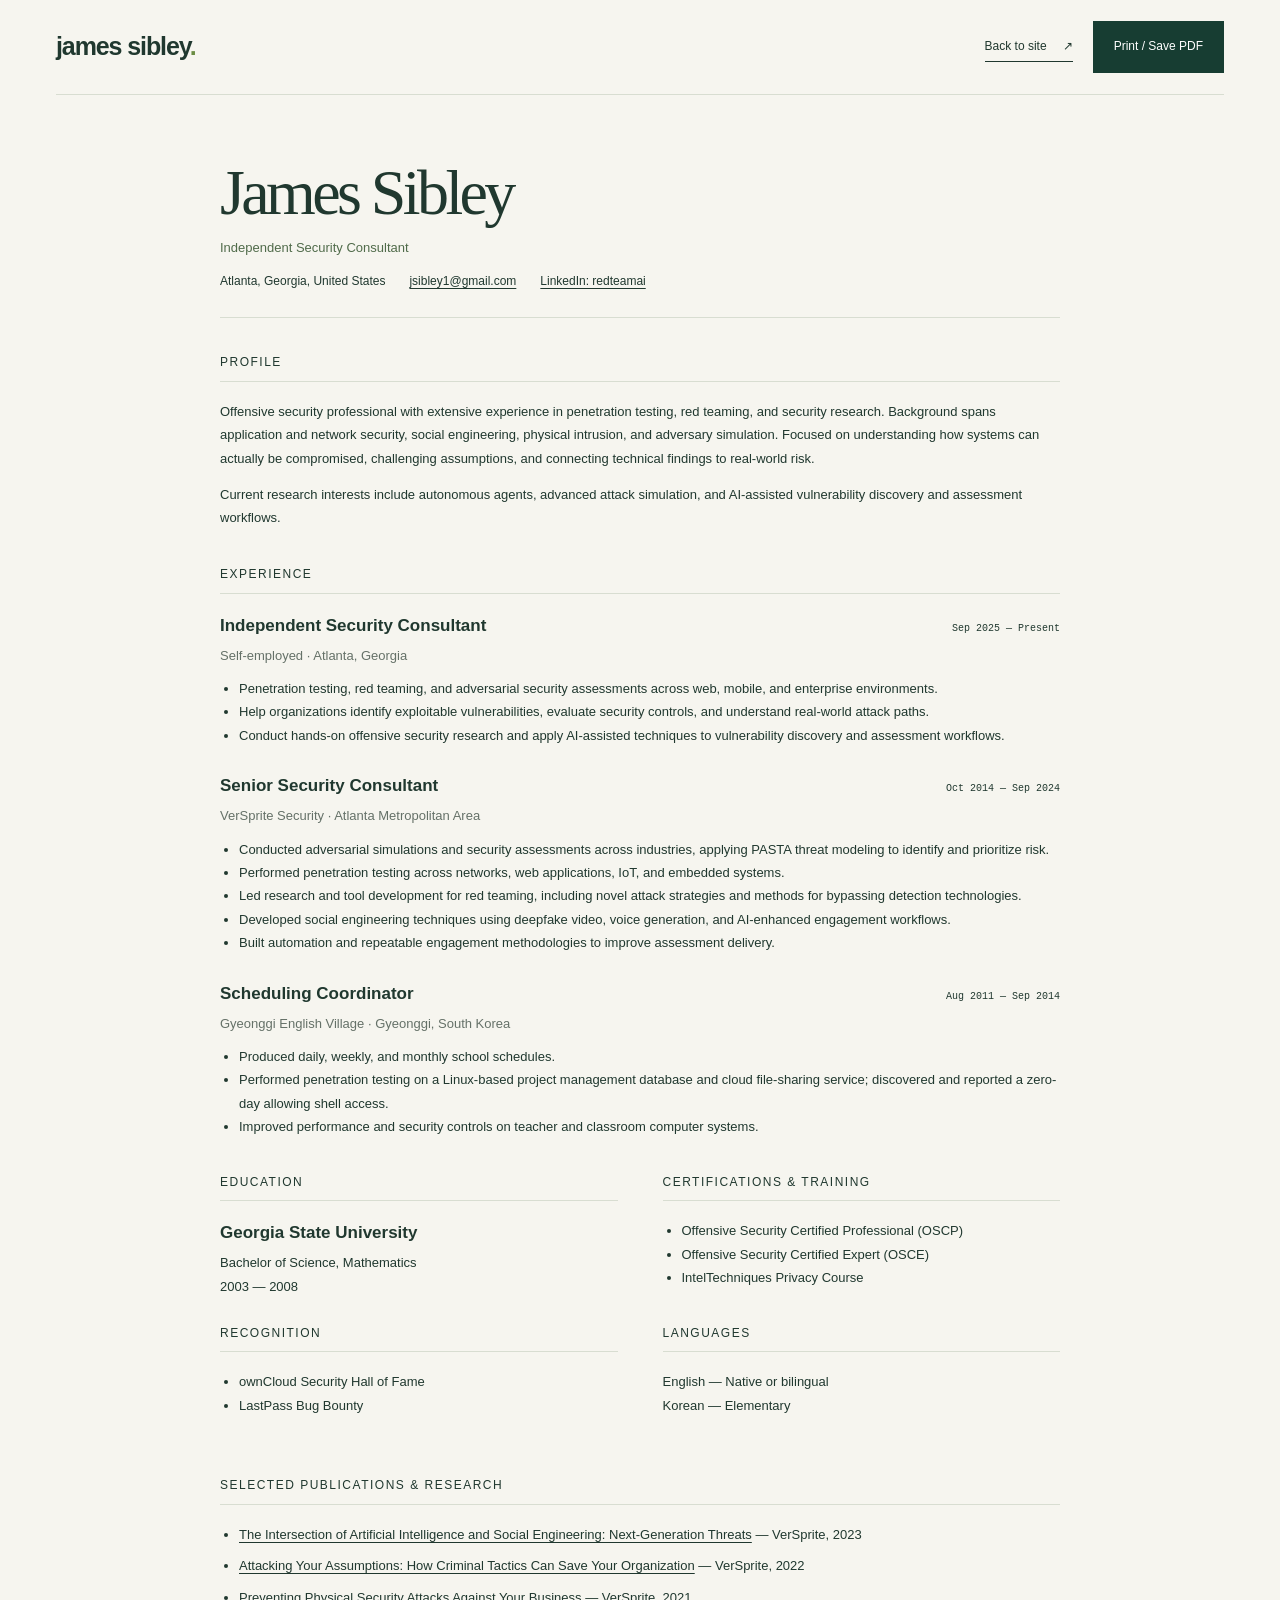
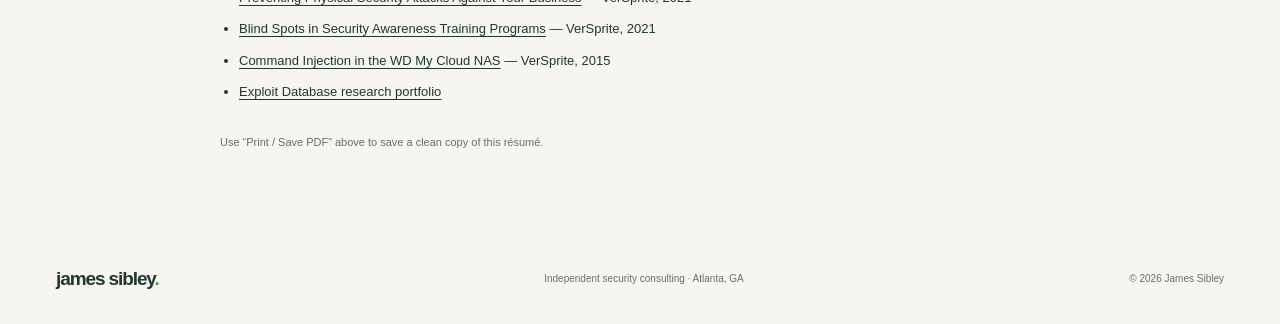
==== resume.html @ ba0c0db2 "Build professional consulting site and profile-based resume" ====
<!doctype html>
<html lang="en">
<head>
  <meta charset="utf-8">
  <meta name="viewport" content="width=device-width, initial-scale=1">
  <meta name="theme-color" content="#173d32">
  <meta name="description" content="Professional résumé of James Sibley: independent security consultant, former VerSprite senior security consultant, OSCP, OSCE, and security researcher.">
  <title>Résumé — James Sibley</title>
  <link rel="icon" href="assets/favicon.svg" type="image/svg+xml">
  <link rel="stylesheet" href="assets/styles.css">
  <script src="assets/site.js" defer></script>
</head>
<body class="resume-page">
  <a class="skip-link" href="#main">Skip to résumé</a>
  <header class="site-header wrap"><a class="wordmark" href="index.html">james sibley<span class="wordmark-dot">.</span></a><div class="resume-toolbar"><a class="text-link" href="index.html">Back to site <span aria-hidden="true">↗</span></a><button class="button button-dark" type="button" data-print>Print / Save PDF</button></div></header>
  <main id="main" class="resume-document">
    <h1>James Sibley</h1>
    <p class="resume-subtitle">Independent Security Consultant</p>
    <div class="resume-contact"><span>Atlanta, Georgia, United States</span><a href="mailto:jsibley1@gmail.com">jsibley1@gmail.com</a><a href="https://www.linkedin.com/in/redteamai/" target="_blank" rel="noopener noreferrer">LinkedIn: redteamai</a></div>
    <section aria-labelledby="summary-title"><h2 id="summary-title">Profile</h2><p>Offensive security professional with extensive experience in penetration testing, red teaming, and security research. Background spans application and network security, social engineering, physical intrusion, and adversary simulation. Focused on understanding how systems can actually be compromised, challenging assumptions, and connecting technical findings to real-world risk.</p><p>Current research interests include autonomous agents, advanced attack simulation, and AI-assisted vulnerability discovery and assessment workflows.</p></section>
    <section aria-labelledby="experience-title">
      <h2 id="experience-title">Experience</h2>
      <article><div class="resume-role"><h3>Independent Security Consultant</h3><span class="resume-date">Sep 2025 — Present</span></div><p class="resume-employer">Self-employed · Atlanta, Georgia</p><ul><li>Penetration testing, red teaming, and adversarial security assessments across web, mobile, and enterprise environments.</li><li>Help organizations identify exploitable vulnerabilities, evaluate security controls, and understand real-world attack paths.</li><li>Conduct hands-on offensive security research and apply AI-assisted techniques to vulnerability discovery and assessment workflows.</li></ul></article>
      <article><div class="resume-role"><h3>Senior Security Consultant</h3><span class="resume-date">Oct 2014 — Sep 2024</span></div><p class="resume-employer">VerSprite Security · Atlanta Metropolitan Area</p><ul><li>Conducted adversarial simulations and security assessments across industries, applying PASTA threat modeling to identify and prioritize risk.</li><li>Performed penetration testing across networks, web applications, IoT, and embedded systems.</li><li>Led research and tool development for red teaming, including novel attack strategies and methods for bypassing detection technologies.</li><li>Developed social engineering techniques using deepfake video, voice generation, and AI-enhanced engagement workflows.</li><li>Built automation and repeatable engagement methodologies to improve assessment delivery.</li></ul></article>
      <article><div class="resume-role"><h3>Scheduling Coordinator</h3><span class="resume-date">Aug 2011 — Sep 2014</span></div><p class="resume-employer">Gyeonggi English Village · Gyeonggi, South Korea</p><ul><li>Produced daily, weekly, and monthly school schedules.</li><li>Performed penetration testing on a Linux-based project management database and cloud file-sharing service; discovered and reported a zero-day allowing shell access.</li><li>Improved performance and security controls on teacher and classroom computer systems.</li></ul></article>
    </section>
    <div class="resume-columns"><section aria-labelledby="education-title"><h2 id="education-title">Education</h2><h3>Georgia State University</h3><p>Bachelor of Science, Mathematics<br>2003 — 2008</p></section><section aria-labelledby="credentials-title"><h2 id="credentials-title">Certifications &amp; training</h2><ul><li>Offensive Security Certified Professional (OSCP)</li><li>Offensive Security Certified Expert (OSCE)</li><li>IntelTechniques Privacy Course</li></ul></section></div>
    <div class="resume-columns"><section aria-labelledby="recognition-title"><h2 id="recognition-title">Recognition</h2><ul><li>ownCloud Security Hall of Fame</li><li>LastPass Bug Bounty</li></ul></section><section aria-labelledby="languages-title"><h2 id="languages-title">Languages</h2><p>English — Native or bilingual<br>Korean — Elementary</p></section></div>
    <section aria-labelledby="publications-title"><h2 id="publications-title">Selected publications &amp; research</h2><ul class="publication-links"><li><a href="https://versprite.com/resources/blog/the-intersection-of-artificial-intelligence-and-social-engineering-next-generation-threats/">The Intersection of Artificial Intelligence and Social Engineering: Next-Generation Threats</a> — VerSprite, 2023</li><li><a href="https://versprite.com/resources/blog/attacking-your-assumptions-know-your-security-blind-spots/">Attacking Your Assumptions: How Criminal Tactics Can Save Your Organization</a> — VerSprite, 2022</li><li><a href="https://versprite.com/resources/blog/preventing-physical-security-attacks-against-business/">Preventing Physical Security Attacks Against Your Business</a> — VerSprite, 2021</li><li><a href="https://versprite.com/resources/blog/security-awareness-training-vs-social-engineering-attacks/">Blind Spots in Security Awareness Training Programs</a> — VerSprite, 2021</li><li><a href="https://versprite.com/resources/blog/command-injection-in-the-wd-my-cloud-nas/">Command Injection in the WD My Cloud NAS</a> — VerSprite, 2015</li><li><a href="https://www.exploit-db.com/author/?a=6369">Exploit Database research portfolio</a></li></ul></section>
    <p class="no-print-note">Use “Print / Save PDF” above to save a clean copy of this résumé.</p>
  </main>
  <footer class="site-footer wrap"><a class="wordmark" href="index.html">james sibley<span class="wordmark-dot">.</span></a><p>Independent security consulting · Atlanta, GA</p><span>© <span data-year>2026</span> James Sibley</span></footer>
</body>
</html>
---- assets/styles.css ----
@charset "UTF-8";
:root{--paper:#f6f5ef;--ink:#20382f;--muted:#657168;--green:#173d32;--lime:#d9f69c;--line:#d8ddd1;--serif:Georgia,'Times New Roman',serif;--sans:'Segoe UI',Arial,sans-serif;--mono:'Cascadia Code',Consolas,monospace}
*{box-sizing:border-box}html{scroll-behavior:smooth;scroll-padding-top:35px}body{margin:0;background:var(--paper);color:var(--ink);font-family:var(--sans);font-size:16px;line-height:1.65}a{color:inherit;text-decoration:none}button{font:inherit}a,button{-webkit-tap-highlight-color:transparent}a:focus-visible,button:focus-visible{outline:3px solid #628640;outline-offset:6px}::selection{background:var(--lime);color:var(--green)}.wrap{width:min(1256px,calc(100% - 112px));margin-inline:auto}.skip-link{position:absolute;z-index:10;top:-100px;left:20px;background:var(--lime);padding:12px 20px}.skip-link:focus{top:10px}.site-header{height:110px;display:flex;align-items:center;justify-content:space-between;border-bottom:1px solid var(--line)}.wordmark{font-size:25px;font-weight:650;letter-spacing:-1.1px;white-space:nowrap}.wordmark-dot{color:#6b8c43}.site-header nav{display:flex;align-items:center;gap:35px;font-size:13px;font-weight:500}.site-header nav>a:hover{color:#5c7b3d}.nav-contact{border-bottom:1px solid var(--ink);padding:7px 0;margin-left:10px}.nav-contact span{margin-left:25px}.hero{padding-block:72px 65px;display:grid;grid-template-columns:1.1fr 1fr;gap:54px;align-items:center}.eyebrow{font-family:var(--mono);font-size:10px;font-weight:400;letter-spacing:1.5px;line-height:1.6;text-transform:uppercase;margin:0 0 23px}.hero .eyebrow{display:flex;align-items:center;gap:10px}.status-dot{width:7px;height:7px;border-radius:50%;background:#658746;display:inline-block;box-shadow:0 0 0 4px #65874612}h1,h2,h3,p{margin-top:0}h1,h2{font-family:var(--serif);font-weight:400}h1{font-size:clamp(55px,5.55vw,80px);line-height:1.03;letter-spacing:-3.6px;margin-bottom:28px}em{font-weight:400;color:#5b7654}h1 em{white-space:nowrap}.hero-description{font-size:16px;color:var(--muted);max-width:395px;line-height:1.8;margin-bottom:29px}.hero-actions{display:flex;align-items:center;gap:27px}.button{display:inline-flex;align-items:center;justify-content:center;gap:24px;padding:15px 20px;font-size:12px;font-weight:500;border:1px solid transparent;cursor:pointer}.button-dark{background:var(--green);color:#fff}.button-dark:hover{background:#2b5542}.text-link{font-size:12px;display:inline-flex;gap:16px;align-items:center;line-height:1.6;border-bottom:1px solid currentColor;padding-block:5px}.text-link:hover{color:#648345}.hero-location{font-family:var(--mono);font-size:10px;letter-spacing:.1px;color:var(--muted);margin:26px 0 0}.hero-location span{padding-inline:8px}.hero-visual{background:var(--green);color:#c4d3c0;min-width:0;position:relative;overflow:hidden;align-self:stretch;min-height:515px;display:flex;flex-direction:column;justify-content:space-between}.visual-topline{font-family:var(--mono);font-size:8px;letter-spacing:1px;display:flex;justify-content:space-between;margin:26px 26px 0;color:#b7c9b8}.attack-map{display:block;width:100%;height:auto;flex:1;min-height:0}.visual-caption{display:flex;align-items:center;gap:16px;margin:0 26px 27px;border-top:1px solid #78988050;padding-top:20px}.visual-caption p{font-size:11px;line-height:1.7;margin:0}.visual-caption strong{font-weight:400;color:#eff3e7}.visual-cross{color:var(--lime);font-size:25px;font-weight:200}.credential-strip{display:flex;justify-content:space-between;align-items:center;border-top:1px solid var(--line);border-bottom:1px solid var(--line);padding-block:23px;gap:25px}.credential-strip p{font-size:12px;margin:0;color:var(--muted)}.credential-strip strong{color:var(--ink);font-weight:500}.credential-strip>div{display:flex;gap:34px;font-family:var(--mono);font-size:10px;letter-spacing:.3px}.credential-strip>div span+span{border-left:1px solid var(--line);padding-left:34px}.section{padding-block:99px}.section-heading{display:grid;grid-template-columns:.7fr 1.5fr 1fr;gap:34px;align-items:start;margin-bottom:52px}.section-heading>.eyebrow{padding-top:9px}.section-heading h2,.writing-heading h2{font-size:43px;line-height:1.15;letter-spacing:-1.6px;margin-bottom:0}.section-heading>p:last-child{font-size:13px;color:var(--muted);max-width:300px;line-height:1.9;padding-top:7px;margin:0}.expertise-grid{display:grid;grid-template-columns:repeat(3,1fr);border-top:1px solid var(--line)}.expertise-item{padding:33px 32px 0 0;position:relative}.expertise-item+.expertise-item{border-left:1px solid var(--line);padding-left:32px}.item-number{position:absolute;top:30px;right:28px;font-family:var(--mono);font-size:10px;color:#8b958a}.expertise-item:last-child{padding-right:0}.expertise-item:last-child .item-number{right:0}.expertise-item svg{width:36px;height:36px;fill:none;stroke:#536b48;stroke-width:1.25;margin-bottom:24px}.expertise-item h3{font-size:20px;letter-spacing:-.4px;font-weight:500;margin-bottom:14px}.expertise-item>p{font-size:13px;color:var(--muted);line-height:1.85;margin-bottom:24px;max-width:310px}.expertise-item .item-tags{font-family:var(--mono);font-size:8px;letter-spacing:.6px;color:#718164;margin:0}.about-section{background:#ebeee5;border-block:1px solid #dfe4d8;padding-block:94px}.about-grid{display:grid;grid-template-columns:1fr 1fr;gap:135px}.about-intro h2{font-size:53px;line-height:1.12;letter-spacing:-2px;margin-bottom:30px}.about-intro>p:not(.eyebrow){font-size:14px;color:#5a695d;line-height:1.85;max-width:430px}.about-intro .text-link{margin-top:15px}.career-summary{padding-top:2px}.career-entry{border-top:1px solid #cbd4c2;padding-block:22px 24px}.career-entry .eyebrow{font-size:9px;color:#627b53;margin-bottom:9px}.career-entry h3{font-size:18px;font-weight:500;line-height:1.5;margin-bottom:3px;letter-spacing:-.3px}.career-entry .organization{font-size:12px;color:#53684c;margin-bottom:14px}.career-entry>p:last-child{font-size:12px;color:var(--muted);line-height:1.9;margin-bottom:0}.qualifications{display:grid;grid-template-columns:1fr 1fr;gap:20px;border-top:1px solid #cbd4c2;padding-top:21px}.qualifications .eyebrow{font-size:9px}.qualifications p{font-size:12px;line-height:1.9;margin:8px 0 0}.qualifications p span{color:var(--muted);font-size:11px}.writing-heading{display:flex;justify-content:space-between;gap:40px;align-items:flex-end;margin-bottom:42px}.writing-heading .eyebrow{margin-bottom:17px}.writing-heading>p{max-width:320px;font-size:13px;color:var(--muted);line-height:1.9;margin-bottom:3px}.writing-list{border-top:1px solid var(--line)}.article-row{display:grid;grid-template-columns:190px 1fr 95px;gap:30px;align-items:center;padding:28px 0;border-bottom:1px solid var(--line);transition:background .2s,padding .2s}.article-row:hover{background:#edf0e5;padding-inline:15px}.article-meta{font-family:var(--mono);font-size:8px;letter-spacing:.7px;display:grid;gap:6px;color:#617350}.article-meta time{color:var(--muted);letter-spacing:.1px;font-family:var(--sans);font-size:11px}.article-row h3{font-size:18px;font-weight:450;line-height:1.5;letter-spacing:-.25px;max-width:650px;margin:0}.article-source{font-size:11px;display:flex;gap:25px;justify-content:flex-end}.article-source span{font-size:19px}.writing-footer{display:flex;justify-content:space-between;gap:25px;align-items:center;margin-top:26px}.writing-footer>span{font-size:11px;color:var(--muted)}.writing-footer>div{display:flex;gap:25px}.contact-section{padding-block:77px 85px;background:var(--green);color:#edf1e7}.contact-grid{display:grid;grid-template-columns:1.2fr 1fr;gap:70px;align-items:center}.contact-section .eyebrow{color:#c4d5bc;margin-bottom:21px}.contact-section h2{font-size:64px;letter-spacing:-2.5px;line-height:1.1;margin-bottom:22px}.contact-section em{color:var(--lime)}.contact-section p:not(.eyebrow){font-size:13px;max-width:360px;color:#c0cebf;line-height:1.8;margin-bottom:0}.contact-email{font-size:clamp(18px,2.3vw,31px);letter-spacing:-.8px;padding-block:12px 17px;display:flex;gap:20px;justify-content:space-between;border-bottom:1px solid #7d9882}.contact-email:hover{color:var(--lime)}.contact-links>p{font-size:11px!important;margin-block:17px 27px!important}.contact-links .text-link:hover{color:var(--lime)}.site-footer{display:flex;gap:30px;justify-content:space-between;align-items:center;padding-block:30px}.site-footer .wordmark{font-size:19px}.site-footer>p,.site-footer>span,.back-top{font-size:10px;color:var(--muted);margin:0}.back-top span{padding-left:15px}
/* Résumé: semantic HTML with a compact, selectable print layout. */
.resume-page .site-header{height:95px}.resume-toolbar{display:flex;gap:20px;align-items:center}.resume-document{max-width:920px;margin:65px auto 80px;padding-inline:40px}.resume-document h1{font-size:64px;margin-bottom:10px}.resume-subtitle{font-size:18px;color:#506b4a}.resume-contact{display:flex;flex-wrap:wrap;gap:6px 24px;font-size:12px;border-bottom:1px solid var(--line);padding-bottom:25px}.resume-contact a{text-decoration:underline;text-underline-offset:3px}.resume-document section{margin-top:35px}.resume-document h2{font-family:var(--sans);font-size:12px;letter-spacing:1.5px;text-transform:uppercase;border-bottom:1px solid var(--line);padding-bottom:8px;margin-bottom:18px}.resume-document h3{font-size:17px;margin-bottom:4px;font-weight:600}.resume-document p,.resume-document li{font-size:13px;line-height:1.8}.resume-role{display:flex;justify-content:space-between;gap:20px;align-items:baseline}.resume-date{font-family:var(--mono);font-size:10px;white-space:nowrap}.resume-employer{color:var(--muted);margin-bottom:10px}.resume-document ul{padding-left:19px;margin:10px 0 24px}.resume-document article+article{margin-top:25px}.resume-columns{display:grid;grid-template-columns:1fr 1fr;gap:45px}.resume-columns section{margin-top:10px}.resume-document .publication-links a{text-decoration:underline;text-underline-offset:3px}.resume-document .publication-links li{margin-bottom:8px}.no-print-note{font-size:11px!important;color:var(--muted);margin-top:30px}
@media(min-width:1600px){.hero{gap:90px}.hero-visual{max-height:570px}}
@media(max-width:1100px){.wrap{width:calc(100% - 70px)}.hero{gap:32px;padding-top:55px}h1{font-size:62px;letter-spacing:-2.7px}.hero-visual{min-height:480px}.hero-description{font-size:14px}.hero-actions{gap:18px}.button{font-size:11px;gap:15px;padding:14px}.section-heading{grid-template-columns:.7fr 1.3fr 1fr;gap:22px}.section-heading h2,.writing-heading h2{font-size:37px}.about-grid{gap:70px}.about-intro h2{font-size:46px}.article-row{grid-template-columns:165px 1fr 80px;gap:22px}.article-row h3{font-size:16px}.credential-strip>div{gap:20px}.credential-strip>div span+span{padding-left:20px}.site-footer{gap:20px}.site-footer>p{max-width:180px}}
@media(max-width:800px){.wrap{width:calc(100% - 48px)}.site-header{height:90px}.site-header nav{gap:23px}.hero{grid-template-columns:1fr 1fr;gap:25px;padding-block:50px}h1{font-size:48px;letter-spacing:-2.5px}.hero .eyebrow{font-size:8px;letter-spacing:.8px}.hero-description{font-size:13px}.hero-visual{min-height:410px}.hero-actions{align-items:flex-start;flex-direction:column;gap:13px}.hero-location{font-size:8px}.visual-topline{margin:20px 17px 0;font-size:6px}.visual-caption{margin:0 17px 20px;padding-top:15px}.visual-caption p{font-size:9px}.credential-strip>p{max-width:140px}.credential-strip>div{font-size:9px;gap:15px}.credential-strip>div span+span{padding-left:15px}.section{padding-block:70px}.section-heading{grid-template-columns:1fr 1.6fr}.section-heading>.eyebrow{grid-column:1/-1;margin-bottom:0}.section-heading h2{font-size:35px}.expertise-item{padding-right:20px}.expertise-item+.expertise-item{padding-left:20px}.expertise-item h3{font-size:17px}.expertise-item>p{font-size:12px}.expertise-item .item-tags{font-size:7px}.about-section{padding-block:65px}.about-grid{gap:42px}.about-intro h2{font-size:39px}.about-intro>p:not(.eyebrow){font-size:13px}.qualifications{grid-template-columns:1fr}.writing-heading>p{max-width:260px;font-size:12px}.article-row{grid-template-columns:135px 1fr 25px;gap:15px}.article-meta{font-size:7px}.article-source{font-size:0;gap:0}.article-source span{font-size:19px}.article-row h3{font-size:15px}.contact-grid{gap:40px}.contact-section h2{font-size:49px}.contact-email{font-size:20px}.site-footer{flex-wrap:wrap}.site-footer>p{max-width:none}.site-footer>span{margin-left:auto}.back-top{display:none}}
@media(max-width:600px){.wrap{width:calc(100% - 40px)}.site-header{height:80px}.wordmark{font-size:22px}.site-header nav{gap:18px;font-size:11px}.site-header nav>a:first-child{display:none}.nav-contact{margin:0}.nav-contact span{margin-left:10px}.hero{grid-template-columns:1fr;gap:35px;padding-block:40px}.hero .eyebrow{font-size:9px;letter-spacing:1px}h1{font-size:clamp(49px,12vw,67px);letter-spacing:-2.5px}.hero-description{font-size:15px;max-width:390px}.hero-actions{flex-direction:row;align-items:center;gap:23px}.hero-location{font-size:9px}.button{padding:15px 17px}.hero-visual{min-height:0;max-width:none;height:auto}.attack-map{max-height:355px}.visual-topline{font-size:8px;margin:23px 23px 0}.visual-caption{margin:0 23px 23px}.visual-caption p{font-size:11px}.credential-strip{align-items:flex-start;flex-direction:column;gap:16px;padding-block:22px}.credential-strip>p{max-width:none}.credential-strip>div{font-size:9px;gap:20px}.credential-strip>div span+span{padding-left:20px}.section{padding-block:60px}.section-heading{grid-template-columns:1fr;gap:18px;margin-bottom:28px}.section-heading>.eyebrow{padding:0}.section-heading h2,.writing-heading h2{font-size:37px}.section-heading>p:last-child{max-width:360px;padding:0;font-size:13px}.expertise-grid{grid-template-columns:1fr}.expertise-item,.expertise-item+.expertise-item{padding:27px 0;border-left:0}.expertise-item+.expertise-item{border-top:1px solid var(--line)}.expertise-item:last-child{padding-bottom:0}.expertise-item svg{margin-bottom:15px}.expertise-item h3{font-size:21px}.expertise-item>p{font-size:14px;max-width:100%;margin-bottom:18px}.expertise-item .item-tags{font-size:8px}.item-number,.expertise-item:last-child .item-number{right:0}.about-grid{grid-template-columns:1fr;gap:38px}.about-intro h2{font-size:47px}.about-intro>p:not(.eyebrow){font-size:14px}.career-entry h3{font-size:19px}.career-entry>p:last-child{font-size:13px}.qualifications{grid-template-columns:1fr 1fr;gap:15px}.qualifications p{font-size:11px}.qualifications p span{font-size:10px}.writing-heading{flex-direction:column;align-items:flex-start;gap:20px;margin-bottom:28px}.writing-heading>p{font-size:13px;max-width:360px}.article-row{grid-template-columns:1fr 25px;gap:9px;padding-block:23px}.article-row:hover{padding-inline:8px}.article-meta{grid-column:1/-1;display:flex;justify-content:space-between;font-size:8px;padding-right:0}.article-meta time{font-size:10px}.article-row h3{font-size:17px}.article-source{align-self:center}.writing-footer{align-items:flex-start;flex-direction:column;gap:13px}.writing-footer>div{gap:28px}.contact-section{padding-block:58px}.contact-grid{grid-template-columns:1fr;gap:32px}.contact-section h2{font-size:53px}.contact-email{font-size:26px}.contact-section p:not(.eyebrow){font-size:14px}.site-footer{padding-block:25px;gap:12px 20px}.site-footer .wordmark{width:100%}.site-footer>p{font-size:9px}.site-footer>span{font-size:9px}.resume-page .site-header{height:85px}.resume-toolbar{gap:13px}.resume-toolbar .text-link{font-size:11px}.resume-toolbar .button{font-size:10px;padding:9px}.resume-document{margin-top:40px;padding-inline:20px}.resume-document h1{font-size:47px}.resume-role{display:block}.resume-date{display:block;margin-bottom:8px}.resume-columns{grid-template-columns:1fr;gap:0}.resume-document p,.resume-document li{font-size:13px}}
@media(prefers-reduced-motion:reduce){html{scroll-behavior:auto}*{transition:none!important;animation:none!important}}
@media print{@page{margin:15mm}body{background:white;color:#111;font-size:10pt}.site-header,.site-footer,.skip-link,.no-print-note{display:none!important}.resume-document{margin:0;max-width:none;padding:0}.resume-document h1{font-size:30pt;letter-spacing:-1px}.resume-subtitle{font-size:12pt}.resume-contact{font-size:9pt;padding-bottom:10px;gap:5px 16px}.resume-document section{margin-top:18px}.resume-document h2{font-size:9pt;margin-bottom:10px;padding-bottom:5px;break-after:avoid}.resume-document h3{font-size:11pt;break-after:avoid}.resume-document p,.resume-document li{font-size:9pt;line-height:1.5}.resume-document article+article{margin-top:15px}.resume-document ul{margin-block:6px 12px}.resume-document li{break-inside:avoid}.resume-columns{gap:30px}.resume-columns section{break-inside:avoid}.resume-role{display:flex}.resume-date{font-size:8pt}.resume-document .publication-links li{margin-bottom:4px}.resume-document a{color:#111}.resume-employer{margin-bottom:5px}h1,h2,h3{break-after:avoid}}
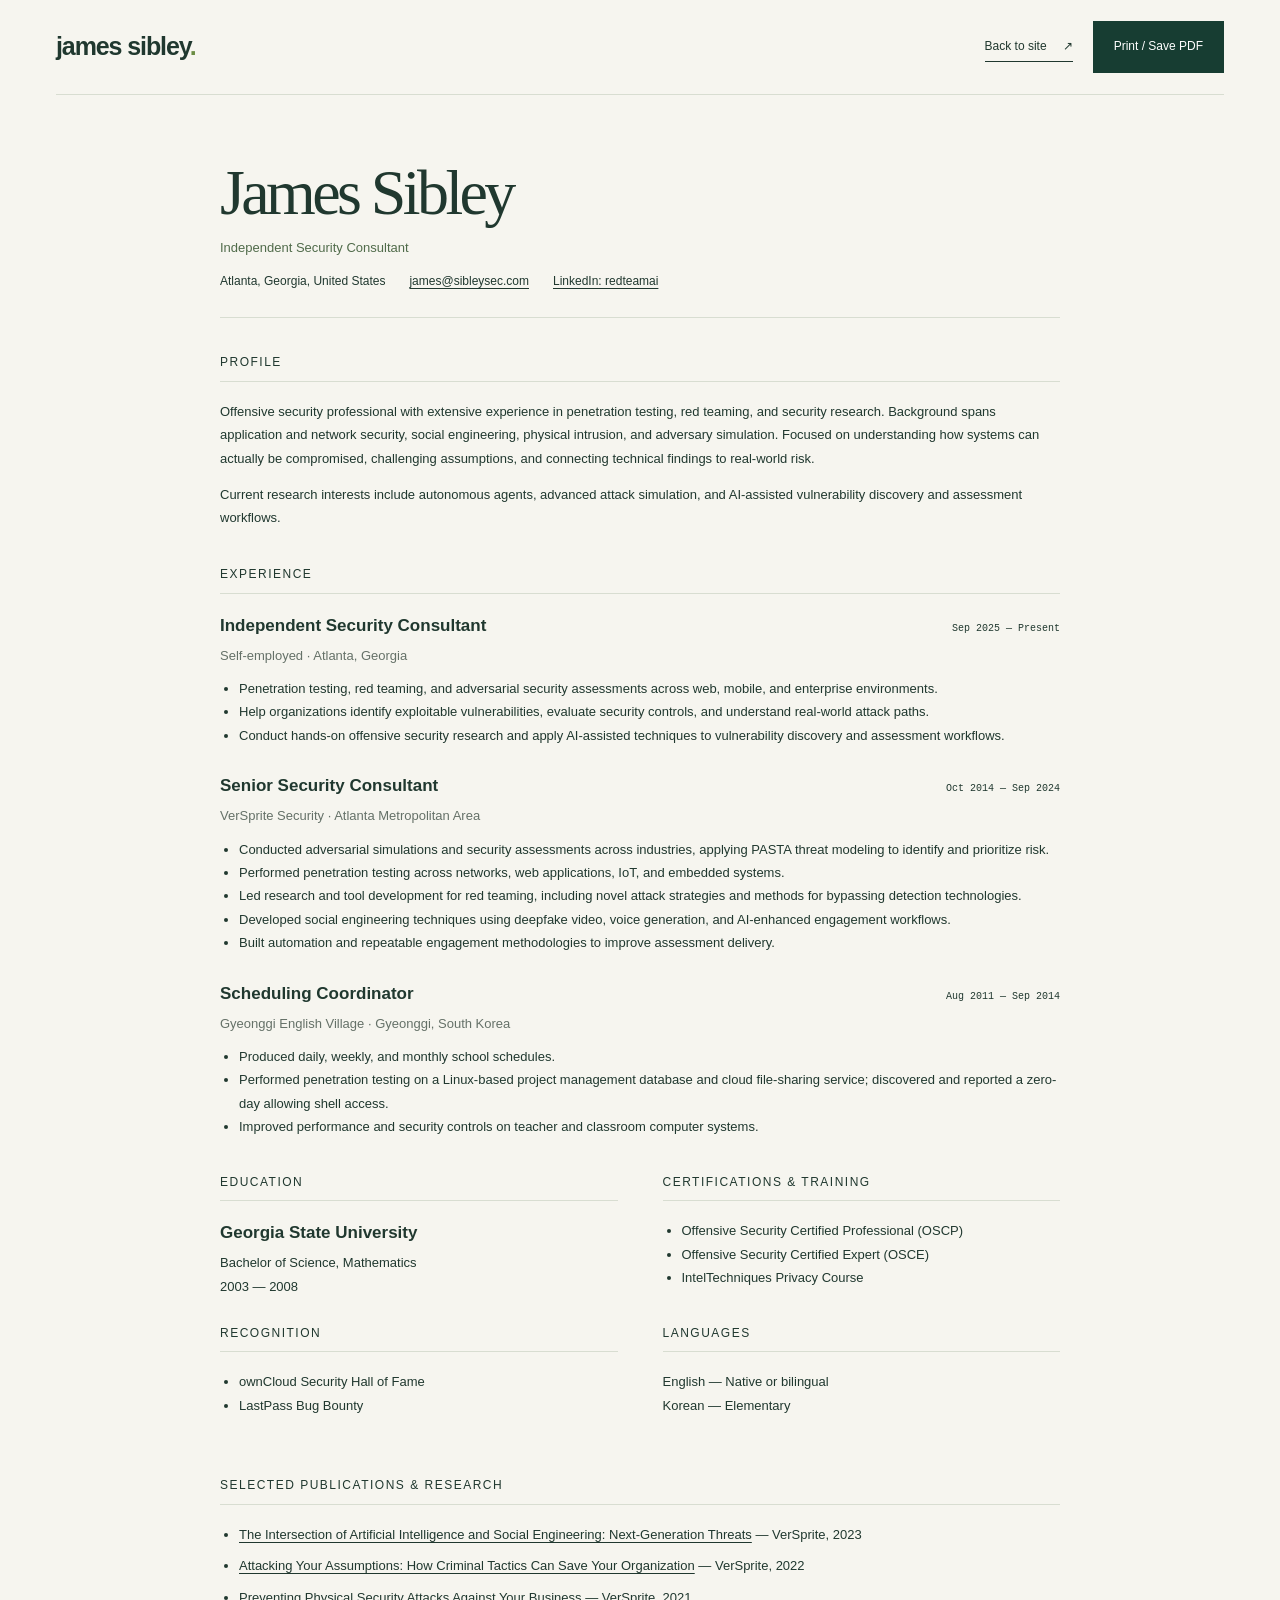
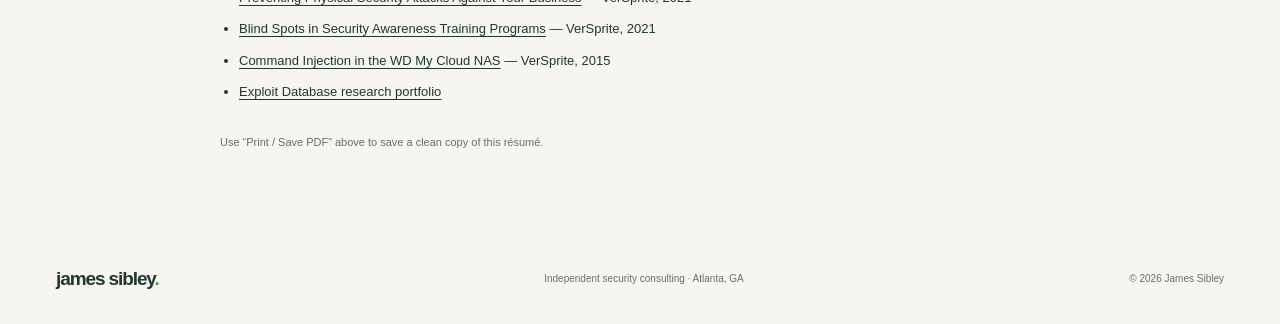
==== commit 10c5adc2: "Replace personal email with consulting domain address" ====
--- a/resume.html
+++ b/resume.html
@@ -16,7 +16,7 @@
   <main id="main" class="resume-document">
     <h1>James Sibley</h1>
     <p class="resume-subtitle">Independent Security Consultant</p>
-    <div class="resume-contact"><span>Atlanta, Georgia, United States</span><a href="mailto:jsibley1@gmail.com">jsibley1@gmail.com</a><a href="https://www.linkedin.com/in/redteamai/" target="_blank" rel="noopener noreferrer">LinkedIn: redteamai</a></div>
+    <div class="resume-contact"><span>Atlanta, Georgia, United States</span><a href="mailto:james@sibleysec.com">james@sibleysec.com</a><a href="https://www.linkedin.com/in/redteamai/" target="_blank" rel="noopener noreferrer">LinkedIn: redteamai</a></div>
     <section aria-labelledby="summary-title"><h2 id="summary-title">Profile</h2><p>Offensive security professional with extensive experience in penetration testing, red teaming, and security research. Background spans application and network security, social engineering, physical intrusion, and adversary simulation. Focused on understanding how systems can actually be compromised, challenging assumptions, and connecting technical findings to real-world risk.</p><p>Current research interests include autonomous agents, advanced attack simulation, and AI-assisted vulnerability discovery and assessment workflows.</p></section>
     <section aria-labelledby="experience-title">
       <h2 id="experience-title">Experience</h2>
--- a/assets/styles.css
+++ b/assets/styles.css
@@ -1,11 +1,1239 @@
 @charset "UTF-8";
-:root{--paper:#f6f5ef;--ink:#20382f;--muted:#657168;--green:#173d32;--lime:#d9f69c;--line:#d8ddd1;--serif:Georgia,'Times New Roman',serif;--sans:'Segoe UI',Arial,sans-serif;--mono:'Cascadia Code',Consolas,monospace}
-*{box-sizing:border-box}html{scroll-behavior:smooth;scroll-padding-top:35px}body{margin:0;background:var(--paper);color:var(--ink);font-family:var(--sans);font-size:16px;line-height:1.65}a{color:inherit;text-decoration:none}button{font:inherit}a,button{-webkit-tap-highlight-color:transparent}a:focus-visible,button:focus-visible{outline:3px solid #628640;outline-offset:6px}::selection{background:var(--lime);color:var(--green)}.wrap{width:min(1256px,calc(100% - 112px));margin-inline:auto}.skip-link{position:absolute;z-index:10;top:-100px;left:20px;background:var(--lime);padding:12px 20px}.skip-link:focus{top:10px}.site-header{height:110px;display:flex;align-items:center;justify-content:space-between;border-bottom:1px solid var(--line)}.wordmark{font-size:25px;font-weight:650;letter-spacing:-1.1px;white-space:nowrap}.wordmark-dot{color:#6b8c43}.site-header nav{display:flex;align-items:center;gap:35px;font-size:13px;font-weight:500}.site-header nav>a:hover{color:#5c7b3d}.nav-contact{border-bottom:1px solid var(--ink);padding:7px 0;margin-left:10px}.nav-contact span{margin-left:25px}.hero{padding-block:72px 65px;display:grid;grid-template-columns:1.1fr 1fr;gap:54px;align-items:center}.eyebrow{font-family:var(--mono);font-size:10px;font-weight:400;letter-spacing:1.5px;line-height:1.6;text-transform:uppercase;margin:0 0 23px}.hero .eyebrow{display:flex;align-items:center;gap:10px}.status-dot{width:7px;height:7px;border-radius:50%;background:#658746;display:inline-block;box-shadow:0 0 0 4px #65874612}h1,h2,h3,p{margin-top:0}h1,h2{font-family:var(--serif);font-weight:400}h1{font-size:clamp(55px,5.55vw,80px);line-height:1.03;letter-spacing:-3.6px;margin-bottom:28px}em{font-weight:400;color:#5b7654}h1 em{white-space:nowrap}.hero-description{font-size:16px;color:var(--muted);max-width:395px;line-height:1.8;margin-bottom:29px}.hero-actions{display:flex;align-items:center;gap:27px}.button{display:inline-flex;align-items:center;justify-content:center;gap:24px;padding:15px 20px;font-size:12px;font-weight:500;border:1px solid transparent;cursor:pointer}.button-dark{background:var(--green);color:#fff}.button-dark:hover{background:#2b5542}.text-link{font-size:12px;display:inline-flex;gap:16px;align-items:center;line-height:1.6;border-bottom:1px solid currentColor;padding-block:5px}.text-link:hover{color:#648345}.hero-location{font-family:var(--mono);font-size:10px;letter-spacing:.1px;color:var(--muted);margin:26px 0 0}.hero-location span{padding-inline:8px}.hero-visual{background:var(--green);color:#c4d3c0;min-width:0;position:relative;overflow:hidden;align-self:stretch;min-height:515px;display:flex;flex-direction:column;justify-content:space-between}.visual-topline{font-family:var(--mono);font-size:8px;letter-spacing:1px;display:flex;justify-content:space-between;margin:26px 26px 0;color:#b7c9b8}.attack-map{display:block;width:100%;height:auto;flex:1;min-height:0}.visual-caption{display:flex;align-items:center;gap:16px;margin:0 26px 27px;border-top:1px solid #78988050;padding-top:20px}.visual-caption p{font-size:11px;line-height:1.7;margin:0}.visual-caption strong{font-weight:400;color:#eff3e7}.visual-cross{color:var(--lime);font-size:25px;font-weight:200}.credential-strip{display:flex;justify-content:space-between;align-items:center;border-top:1px solid var(--line);border-bottom:1px solid var(--line);padding-block:23px;gap:25px}.credential-strip p{font-size:12px;margin:0;color:var(--muted)}.credential-strip strong{color:var(--ink);font-weight:500}.credential-strip>div{display:flex;gap:34px;font-family:var(--mono);font-size:10px;letter-spacing:.3px}.credential-strip>div span+span{border-left:1px solid var(--line);padding-left:34px}.section{padding-block:99px}.section-heading{display:grid;grid-template-columns:.7fr 1.5fr 1fr;gap:34px;align-items:start;margin-bottom:52px}.section-heading>.eyebrow{padding-top:9px}.section-heading h2,.writing-heading h2{font-size:43px;line-height:1.15;letter-spacing:-1.6px;margin-bottom:0}.section-heading>p:last-child{font-size:13px;color:var(--muted);max-width:300px;line-height:1.9;padding-top:7px;margin:0}.expertise-grid{display:grid;grid-template-columns:repeat(3,1fr);border-top:1px solid var(--line)}.expertise-item{padding:33px 32px 0 0;position:relative}.expertise-item+.expertise-item{border-left:1px solid var(--line);padding-left:32px}.item-number{position:absolute;top:30px;right:28px;font-family:var(--mono);font-size:10px;color:#8b958a}.expertise-item:last-child{padding-right:0}.expertise-item:last-child .item-number{right:0}.expertise-item svg{width:36px;height:36px;fill:none;stroke:#536b48;stroke-width:1.25;margin-bottom:24px}.expertise-item h3{font-size:20px;letter-spacing:-.4px;font-weight:500;margin-bottom:14px}.expertise-item>p{font-size:13px;color:var(--muted);line-height:1.85;margin-bottom:24px;max-width:310px}.expertise-item .item-tags{font-family:var(--mono);font-size:8px;letter-spacing:.6px;color:#718164;margin:0}.about-section{background:#ebeee5;border-block:1px solid #dfe4d8;padding-block:94px}.about-grid{display:grid;grid-template-columns:1fr 1fr;gap:135px}.about-intro h2{font-size:53px;line-height:1.12;letter-spacing:-2px;margin-bottom:30px}.about-intro>p:not(.eyebrow){font-size:14px;color:#5a695d;line-height:1.85;max-width:430px}.about-intro .text-link{margin-top:15px}.career-summary{padding-top:2px}.career-entry{border-top:1px solid #cbd4c2;padding-block:22px 24px}.career-entry .eyebrow{font-size:9px;color:#627b53;margin-bottom:9px}.career-entry h3{font-size:18px;font-weight:500;line-height:1.5;margin-bottom:3px;letter-spacing:-.3px}.career-entry .organization{font-size:12px;color:#53684c;margin-bottom:14px}.career-entry>p:last-child{font-size:12px;color:var(--muted);line-height:1.9;margin-bottom:0}.qualifications{display:grid;grid-template-columns:1fr 1fr;gap:20px;border-top:1px solid #cbd4c2;padding-top:21px}.qualifications .eyebrow{font-size:9px}.qualifications p{font-size:12px;line-height:1.9;margin:8px 0 0}.qualifications p span{color:var(--muted);font-size:11px}.writing-heading{display:flex;justify-content:space-between;gap:40px;align-items:flex-end;margin-bottom:42px}.writing-heading .eyebrow{margin-bottom:17px}.writing-heading>p{max-width:320px;font-size:13px;color:var(--muted);line-height:1.9;margin-bottom:3px}.writing-list{border-top:1px solid var(--line)}.article-row{display:grid;grid-template-columns:190px 1fr 95px;gap:30px;align-items:center;padding:28px 0;border-bottom:1px solid var(--line);transition:background .2s,padding .2s}.article-row:hover{background:#edf0e5;padding-inline:15px}.article-meta{font-family:var(--mono);font-size:8px;letter-spacing:.7px;display:grid;gap:6px;color:#617350}.article-meta time{color:var(--muted);letter-spacing:.1px;font-family:var(--sans);font-size:11px}.article-row h3{font-size:18px;font-weight:450;line-height:1.5;letter-spacing:-.25px;max-width:650px;margin:0}.article-source{font-size:11px;display:flex;gap:25px;justify-content:flex-end}.article-source span{font-size:19px}.writing-footer{display:flex;justify-content:space-between;gap:25px;align-items:center;margin-top:26px}.writing-footer>span{font-size:11px;color:var(--muted)}.writing-footer>div{display:flex;gap:25px}.contact-section{padding-block:77px 85px;background:var(--green);color:#edf1e7}.contact-grid{display:grid;grid-template-columns:1.2fr 1fr;gap:70px;align-items:center}.contact-section .eyebrow{color:#c4d5bc;margin-bottom:21px}.contact-section h2{font-size:64px;letter-spacing:-2.5px;line-height:1.1;margin-bottom:22px}.contact-section em{color:var(--lime)}.contact-section p:not(.eyebrow){font-size:13px;max-width:360px;color:#c0cebf;line-height:1.8;margin-bottom:0}.contact-email{font-size:clamp(18px,2.3vw,31px);letter-spacing:-.8px;padding-block:12px 17px;display:flex;gap:20px;justify-content:space-between;border-bottom:1px solid #7d9882}.contact-email:hover{color:var(--lime)}.contact-links>p{font-size:11px!important;margin-block:17px 27px!important}.contact-links .text-link:hover{color:var(--lime)}.site-footer{display:flex;gap:30px;justify-content:space-between;align-items:center;padding-block:30px}.site-footer .wordmark{font-size:19px}.site-footer>p,.site-footer>span,.back-top{font-size:10px;color:var(--muted);margin:0}.back-top span{padding-left:15px}
+:root {
+  --paper:#f6f5ef;
+  --ink:#20382f;
+  --muted:#657168;
+  --green:#173d32;
+  --lime:#d9f69c;
+  --line:#d8ddd1;
+  --serif:Georgia,'Times New Roman',serif;
+  --sans:'Segoe UI',Arial,sans-serif;
+  --mono:'Cascadia Code',Consolas,monospace
+}
+* {
+  box-sizing:border-box
+}
+html {
+  scroll-padding-top:35px
+}
+body {
+  margin:0;
+  background:var(--paper);
+  color:var(--ink);
+  font-family:var(--sans);
+  font-size:16px;
+  line-height:1.65
+}
+a {
+  color:inherit;
+  text-decoration:none
+}
+button {
+  font:inherit
+}
+a,button {
+  -webkit-tap-highlight-color:transparent
+}
+a:focus-visible,button:focus-visible {
+  outline:3px solid #628640;
+  outline-offset:6px
+}
+::selection {
+  background:var(--lime);
+  color:var(--green)
+}
+.wrap {
+  width:min(1256px,calc(100% - 112px));
+  margin-inline:auto
+}
+.skip-link {
+  position:absolute;
+  z-index:10;
+  top:-100px;
+  left:20px;
+  background:var(--lime);
+  padding:12px 20px
+}
+.skip-link:focus {
+  top:10px
+}
+.site-header {
+  height:110px;
+  display:flex;
+  align-items:center;
+  justify-content:space-between;
+  border-bottom:1px solid var(--line)
+}
+.wordmark {
+  font-size:25px;
+  font-weight:650;
+  letter-spacing:-1.1px;
+  white-space:nowrap
+}
+.wordmark-dot {
+  color:#6b8c43
+}
+.site-header nav {
+  display:flex;
+  align-items:center;
+  gap:35px;
+  font-size:13px;
+  font-weight:500
+}
+.site-header nav>a:hover {
+  color:#5c7b3d
+}
+.nav-contact {
+  border-bottom:1px solid var(--ink);
+  padding:7px 0;
+  margin-left:10px
+}
+.nav-contact span {
+  margin-left:25px
+}
+.hero {
+  padding-block:72px 65px;
+  display:grid;
+  grid-template-columns:1.1fr 1fr;
+  gap:54px;
+  align-items:center
+}
+.eyebrow {
+  font-family:var(--mono);
+  font-size:10px;
+  font-weight:400;
+  letter-spacing:1.5px;
+  line-height:1.6;
+  text-transform:uppercase;
+  margin:0 0 23px
+}
+.hero .eyebrow {
+  display:flex;
+  align-items:center;
+  gap:10px
+}
+.status-dot {
+  width:7px;
+  height:7px;
+  border-radius:50%;
+  background:#658746;
+  display:inline-block;
+  box-shadow:0 0 0 4px #65874612
+}
+h1,h2,h3,p {
+  margin-top:0
+}
+h1,h2 {
+  font-family:var(--serif);
+  font-weight:400
+}
+h1 {
+  font-size:clamp(55px,5.55vw,80px);
+  line-height:1.03;
+  letter-spacing:-3.6px;
+  margin-bottom:28px
+}
+em {
+  font-weight:400;
+  color:#5b7654
+}
+h1 em {
+  white-space:nowrap
+}
+.hero-description {
+  font-size:16px;
+  color:var(--muted);
+  max-width:395px;
+  line-height:1.8;
+  margin-bottom:29px
+}
+.hero-actions {
+  display:flex;
+  align-items:center;
+  gap:27px
+}
+.button {
+  display:inline-flex;
+  align-items:center;
+  justify-content:center;
+  gap:24px;
+  padding:15px 20px;
+  font-size:12px;
+  font-weight:500;
+  border:1px solid transparent;
+  cursor:pointer
+}
+.button-dark {
+  background:var(--green);
+  color:#fff
+}
+.button-dark:hover {
+  background:#2b5542
+}
+.text-link {
+  font-size:12px;
+  display:inline-flex;
+  gap:16px;
+  align-items:center;
+  line-height:1.6;
+  border-bottom:1px solid currentColor;
+  padding-block:5px
+}
+.text-link:hover {
+  color:#648345
+}
+.hero-location {
+  font-family:var(--mono);
+  font-size:10px;
+  letter-spacing:.1px;
+  color:var(--muted);
+  margin:26px 0 0
+}
+.hero-location span {
+  padding-inline:8px
+}
+.hero-visual {
+  background:var(--green);
+  color:#c4d3c0;
+  min-width:0;
+  position:relative;
+  overflow:hidden;
+  align-self:stretch;
+  min-height:515px;
+  display:flex;
+  flex-direction:column;
+  justify-content:space-between
+}
+.visual-topline {
+  font-family:var(--mono);
+  font-size:8px;
+  letter-spacing:1px;
+  display:flex;
+  justify-content:space-between;
+  margin:26px 26px 0;
+  color:#b7c9b8
+}
+.attack-map {
+  display:block;
+  width:100%;
+  height:auto;
+  flex:1;
+  min-height:0
+}
+.visual-caption {
+  display:flex;
+  align-items:center;
+  gap:16px;
+  margin:0 26px 27px;
+  border-top:1px solid #78988050;
+  padding-top:20px
+}
+.visual-caption p {
+  font-size:11px;
+  line-height:1.7;
+  margin:0
+}
+.visual-caption strong {
+  font-weight:400;
+  color:#eff3e7
+}
+.visual-cross {
+  color:var(--lime);
+  font-size:25px;
+  font-weight:200
+}
+.credential-strip {
+  display:flex;
+  justify-content:space-between;
+  align-items:center;
+  border-top:1px solid var(--line);
+  border-bottom:1px solid var(--line);
+  padding-block:23px;
+  gap:25px
+}
+.credential-strip p {
+  font-size:12px;
+  margin:0;
+  color:var(--muted)
+}
+.credential-strip strong {
+  color:var(--ink);
+  font-weight:500
+}
+.credential-strip>div {
+  display:flex;
+  gap:34px;
+  font-family:var(--mono);
+  font-size:10px;
+  letter-spacing:.3px
+}
+.credential-strip>div span+span {
+  border-left:1px solid var(--line);
+  padding-left:34px
+}
+.section {
+  padding-block:99px
+}
+.section-heading {
+  display:grid;
+  grid-template-columns:.7fr 1.5fr 1fr;
+  gap:34px;
+  align-items:start;
+  margin-bottom:52px
+}
+.section-heading>.eyebrow {
+  padding-top:9px
+}
+.section-heading h2,.writing-heading h2 {
+  font-size:43px;
+  line-height:1.15;
+  letter-spacing:-1.6px;
+  margin-bottom:0
+}
+.section-heading>p:last-child {
+  font-size:13px;
+  color:var(--muted);
+  max-width:300px;
+  line-height:1.9;
+  padding-top:7px;
+  margin:0
+}
+.expertise-grid {
+  display:grid;
+  grid-template-columns:repeat(3,1fr);
+  border-top:1px solid var(--line)
+}
+.expertise-item {
+  padding:33px 32px 0 0;
+  position:relative
+}
+.expertise-item+.expertise-item {
+  border-left:1px solid var(--line);
+  padding-left:32px
+}
+.item-number {
+  position:absolute;
+  top:30px;
+  right:28px;
+  font-family:var(--mono);
+  font-size:10px;
+  color:#8b958a
+}
+.expertise-item:last-child {
+  padding-right:0
+}
+.expertise-item:last-child .item-number {
+  right:0
+}
+.expertise-item svg {
+  width:36px;
+  height:36px;
+  fill:none;
+  stroke:#536b48;
+  stroke-width:1.25;
+  margin-bottom:24px
+}
+.expertise-item h3 {
+  font-size:20px;
+  letter-spacing:-.4px;
+  font-weight:500;
+  margin-bottom:14px
+}
+.expertise-item>p {
+  font-size:13px;
+  color:var(--muted);
+  line-height:1.85;
+  margin-bottom:24px;
+  max-width:310px
+}
+.expertise-item .item-tags {
+  font-family:var(--mono);
+  font-size:8px;
+  letter-spacing:.6px;
+  color:#718164;
+  margin:0
+}
+.about-section {
+  background:#ebeee5;
+  border-block:1px solid #dfe4d8;
+  padding-block:94px
+}
+.about-grid {
+  display:grid;
+  grid-template-columns:1fr 1fr;
+  gap:135px
+}
+.about-intro h2 {
+  font-size:53px;
+  line-height:1.12;
+  letter-spacing:-2px;
+  margin-bottom:30px
+}
+.about-intro>p:not(.eyebrow) {
+  font-size:14px;
+  color:#5a695d;
+  line-height:1.85;
+  max-width:430px
+}
+.about-intro .text-link {
+  margin-top:15px
+}
+.career-summary {
+  padding-top:2px
+}
+.career-entry {
+  border-top:1px solid #cbd4c2;
+  padding-block:22px 24px
+}
+.career-entry .eyebrow {
+  font-size:9px;
+  color:#627b53;
+  margin-bottom:9px
+}
+.career-entry h3 {
+  font-size:18px;
+  font-weight:500;
+  line-height:1.5;
+  margin-bottom:3px;
+  letter-spacing:-.3px
+}
+.career-entry .organization {
+  font-size:12px;
+  color:#53684c;
+  margin-bottom:14px
+}
+.career-entry>p:last-child {
+  font-size:12px;
+  color:var(--muted);
+  line-height:1.9;
+  margin-bottom:0
+}
+.qualifications {
+  display:grid;
+  grid-template-columns:1fr 1fr;
+  gap:20px;
+  border-top:1px solid #cbd4c2;
+  padding-top:21px
+}
+.qualifications .eyebrow {
+  font-size:9px
+}
+.qualifications p {
+  font-size:12px;
+  line-height:1.9;
+  margin:8px 0 0
+}
+.qualifications p span {
+  color:var(--muted);
+  font-size:11px
+}
+.writing-heading {
+  display:flex;
+  justify-content:space-between;
+  gap:40px;
+  align-items:flex-end;
+  margin-bottom:42px
+}
+.writing-heading .eyebrow {
+  margin-bottom:17px
+}
+.writing-heading>p {
+  max-width:320px;
+  font-size:13px;
+  color:var(--muted);
+  line-height:1.9;
+  margin-bottom:3px
+}
+.writing-list {
+  border-top:1px solid var(--line)
+}
+.article-row {
+  display:grid;
+  grid-template-columns:190px 1fr 95px;
+  gap:30px;
+  align-items:center;
+  padding:28px 0;
+  border-bottom:1px solid var(--line);
+  transition:background .2s,padding .2s
+}
+.article-row:hover {
+  background:#edf0e5;
+  padding-inline:15px
+}
+.article-meta {
+  font-family:var(--mono);
+  font-size:8px;
+  letter-spacing:.7px;
+  display:grid;
+  gap:6px;
+  color:#617350
+}
+.article-meta time {
+  color:var(--muted);
+  letter-spacing:.1px;
+  font-family:var(--sans);
+  font-size:11px
+}
+.article-row h3 {
+  font-size:18px;
+  font-weight:450;
+  line-height:1.5;
+  letter-spacing:-.25px;
+  max-width:650px;
+  margin:0
+}
+.article-source {
+  font-size:11px;
+  display:flex;
+  gap:25px;
+  justify-content:flex-end
+}
+.article-source span {
+  font-size:19px
+}
+.writing-footer {
+  display:flex;
+  justify-content:space-between;
+  gap:25px;
+  align-items:center;
+  margin-top:26px
+}
+.writing-footer>span {
+  font-size:11px;
+  color:var(--muted)
+}
+.writing-footer>div {
+  display:flex;
+  gap:25px
+}
+.contact-section {
+  padding-block:77px 85px;
+  background:var(--green);
+  color:#edf1e7
+}
+.contact-grid {
+  display:grid;
+  grid-template-columns:1.2fr 1fr;
+  gap:70px;
+  align-items:center
+}
+.contact-section .eyebrow {
+  color:#c4d5bc;
+  margin-bottom:21px
+}
+.contact-section h2 {
+  font-size:64px;
+  letter-spacing:-2.5px;
+  line-height:1.1;
+  margin-bottom:22px
+}
+.contact-section em {
+  color:var(--lime)
+}
+.contact-section p:not(.eyebrow) {
+  font-size:13px;
+  max-width:360px;
+  color:#c0cebf;
+  line-height:1.8;
+  margin-bottom:0
+}
+.contact-email {
+  font-size:clamp(18px,2.3vw,31px);
+  letter-spacing:-.8px;
+  padding-block:12px 17px;
+  display:flex;
+  gap:20px;
+  justify-content:space-between;
+  border-bottom:1px solid #7d9882
+}
+.contact-email:hover {
+  color:var(--lime)
+}
+.contact-links>p {
+  font-size:11px!important;
+  margin-block:17px 27px!important
+}
+.contact-links .text-link:hover {
+  color:var(--lime)
+}
+.site-footer {
+  display:flex;
+  gap:30px;
+  justify-content:space-between;
+  align-items:center;
+  padding-block:30px
+}
+.site-footer .wordmark {
+  font-size:19px
+}
+.site-footer>p,.site-footer>span,.back-top {
+  font-size:10px;
+  color:var(--muted);
+  margin:0
+}
+.back-top span {
+  padding-left:15px
+}
 /* Résumé: semantic HTML with a compact, selectable print layout. */
-.resume-page .site-header{height:95px}.resume-toolbar{display:flex;gap:20px;align-items:center}.resume-document{max-width:920px;margin:65px auto 80px;padding-inline:40px}.resume-document h1{font-size:64px;margin-bottom:10px}.resume-subtitle{font-size:18px;color:#506b4a}.resume-contact{display:flex;flex-wrap:wrap;gap:6px 24px;font-size:12px;border-bottom:1px solid var(--line);padding-bottom:25px}.resume-contact a{text-decoration:underline;text-underline-offset:3px}.resume-document section{margin-top:35px}.resume-document h2{font-family:var(--sans);font-size:12px;letter-spacing:1.5px;text-transform:uppercase;border-bottom:1px solid var(--line);padding-bottom:8px;margin-bottom:18px}.resume-document h3{font-size:17px;margin-bottom:4px;font-weight:600}.resume-document p,.resume-document li{font-size:13px;line-height:1.8}.resume-role{display:flex;justify-content:space-between;gap:20px;align-items:baseline}.resume-date{font-family:var(--mono);font-size:10px;white-space:nowrap}.resume-employer{color:var(--muted);margin-bottom:10px}.resume-document ul{padding-left:19px;margin:10px 0 24px}.resume-document article+article{margin-top:25px}.resume-columns{display:grid;grid-template-columns:1fr 1fr;gap:45px}.resume-columns section{margin-top:10px}.resume-document .publication-links a{text-decoration:underline;text-underline-offset:3px}.resume-document .publication-links li{margin-bottom:8px}.no-print-note{font-size:11px!important;color:var(--muted);margin-top:30px}
-@media(min-width:1600px){.hero{gap:90px}.hero-visual{max-height:570px}}
-@media(max-width:1100px){.wrap{width:calc(100% - 70px)}.hero{gap:32px;padding-top:55px}h1{font-size:62px;letter-spacing:-2.7px}.hero-visual{min-height:480px}.hero-description{font-size:14px}.hero-actions{gap:18px}.button{font-size:11px;gap:15px;padding:14px}.section-heading{grid-template-columns:.7fr 1.3fr 1fr;gap:22px}.section-heading h2,.writing-heading h2{font-size:37px}.about-grid{gap:70px}.about-intro h2{font-size:46px}.article-row{grid-template-columns:165px 1fr 80px;gap:22px}.article-row h3{font-size:16px}.credential-strip>div{gap:20px}.credential-strip>div span+span{padding-left:20px}.site-footer{gap:20px}.site-footer>p{max-width:180px}}
-@media(max-width:800px){.wrap{width:calc(100% - 48px)}.site-header{height:90px}.site-header nav{gap:23px}.hero{grid-template-columns:1fr 1fr;gap:25px;padding-block:50px}h1{font-size:48px;letter-spacing:-2.5px}.hero .eyebrow{font-size:8px;letter-spacing:.8px}.hero-description{font-size:13px}.hero-visual{min-height:410px}.hero-actions{align-items:flex-start;flex-direction:column;gap:13px}.hero-location{font-size:8px}.visual-topline{margin:20px 17px 0;font-size:6px}.visual-caption{margin:0 17px 20px;padding-top:15px}.visual-caption p{font-size:9px}.credential-strip>p{max-width:140px}.credential-strip>div{font-size:9px;gap:15px}.credential-strip>div span+span{padding-left:15px}.section{padding-block:70px}.section-heading{grid-template-columns:1fr 1.6fr}.section-heading>.eyebrow{grid-column:1/-1;margin-bottom:0}.section-heading h2{font-size:35px}.expertise-item{padding-right:20px}.expertise-item+.expertise-item{padding-left:20px}.expertise-item h3{font-size:17px}.expertise-item>p{font-size:12px}.expertise-item .item-tags{font-size:7px}.about-section{padding-block:65px}.about-grid{gap:42px}.about-intro h2{font-size:39px}.about-intro>p:not(.eyebrow){font-size:13px}.qualifications{grid-template-columns:1fr}.writing-heading>p{max-width:260px;font-size:12px}.article-row{grid-template-columns:135px 1fr 25px;gap:15px}.article-meta{font-size:7px}.article-source{font-size:0;gap:0}.article-source span{font-size:19px}.article-row h3{font-size:15px}.contact-grid{gap:40px}.contact-section h2{font-size:49px}.contact-email{font-size:20px}.site-footer{flex-wrap:wrap}.site-footer>p{max-width:none}.site-footer>span{margin-left:auto}.back-top{display:none}}
-@media(max-width:600px){.wrap{width:calc(100% - 40px)}.site-header{height:80px}.wordmark{font-size:22px}.site-header nav{gap:18px;font-size:11px}.site-header nav>a:first-child{display:none}.nav-contact{margin:0}.nav-contact span{margin-left:10px}.hero{grid-template-columns:1fr;gap:35px;padding-block:40px}.hero .eyebrow{font-size:9px;letter-spacing:1px}h1{font-size:clamp(49px,12vw,67px);letter-spacing:-2.5px}.hero-description{font-size:15px;max-width:390px}.hero-actions{flex-direction:row;align-items:center;gap:23px}.hero-location{font-size:9px}.button{padding:15px 17px}.hero-visual{min-height:0;max-width:none;height:auto}.attack-map{max-height:355px}.visual-topline{font-size:8px;margin:23px 23px 0}.visual-caption{margin:0 23px 23px}.visual-caption p{font-size:11px}.credential-strip{align-items:flex-start;flex-direction:column;gap:16px;padding-block:22px}.credential-strip>p{max-width:none}.credential-strip>div{font-size:9px;gap:20px}.credential-strip>div span+span{padding-left:20px}.section{padding-block:60px}.section-heading{grid-template-columns:1fr;gap:18px;margin-bottom:28px}.section-heading>.eyebrow{padding:0}.section-heading h2,.writing-heading h2{font-size:37px}.section-heading>p:last-child{max-width:360px;padding:0;font-size:13px}.expertise-grid{grid-template-columns:1fr}.expertise-item,.expertise-item+.expertise-item{padding:27px 0;border-left:0}.expertise-item+.expertise-item{border-top:1px solid var(--line)}.expertise-item:last-child{padding-bottom:0}.expertise-item svg{margin-bottom:15px}.expertise-item h3{font-size:21px}.expertise-item>p{font-size:14px;max-width:100%;margin-bottom:18px}.expertise-item .item-tags{font-size:8px}.item-number,.expertise-item:last-child .item-number{right:0}.about-grid{grid-template-columns:1fr;gap:38px}.about-intro h2{font-size:47px}.about-intro>p:not(.eyebrow){font-size:14px}.career-entry h3{font-size:19px}.career-entry>p:last-child{font-size:13px}.qualifications{grid-template-columns:1fr 1fr;gap:15px}.qualifications p{font-size:11px}.qualifications p span{font-size:10px}.writing-heading{flex-direction:column;align-items:flex-start;gap:20px;margin-bottom:28px}.writing-heading>p{font-size:13px;max-width:360px}.article-row{grid-template-columns:1fr 25px;gap:9px;padding-block:23px}.article-row:hover{padding-inline:8px}.article-meta{grid-column:1/-1;display:flex;justify-content:space-between;font-size:8px;padding-right:0}.article-meta time{font-size:10px}.article-row h3{font-size:17px}.article-source{align-self:center}.writing-footer{align-items:flex-start;flex-direction:column;gap:13px}.writing-footer>div{gap:28px}.contact-section{padding-block:58px}.contact-grid{grid-template-columns:1fr;gap:32px}.contact-section h2{font-size:53px}.contact-email{font-size:26px}.contact-section p:not(.eyebrow){font-size:14px}.site-footer{padding-block:25px;gap:12px 20px}.site-footer .wordmark{width:100%}.site-footer>p{font-size:9px}.site-footer>span{font-size:9px}.resume-page .site-header{height:85px}.resume-toolbar{gap:13px}.resume-toolbar .text-link{font-size:11px}.resume-toolbar .button{font-size:10px;padding:9px}.resume-document{margin-top:40px;padding-inline:20px}.resume-document h1{font-size:47px}.resume-role{display:block}.resume-date{display:block;margin-bottom:8px}.resume-columns{grid-template-columns:1fr;gap:0}.resume-document p,.resume-document li{font-size:13px}}
-@media(prefers-reduced-motion:reduce){html{scroll-behavior:auto}*{transition:none!important;animation:none!important}}
-@media print{@page{margin:15mm}body{background:white;color:#111;font-size:10pt}.site-header,.site-footer,.skip-link,.no-print-note{display:none!important}.resume-document{margin:0;max-width:none;padding:0}.resume-document h1{font-size:30pt;letter-spacing:-1px}.resume-subtitle{font-size:12pt}.resume-contact{font-size:9pt;padding-bottom:10px;gap:5px 16px}.resume-document section{margin-top:18px}.resume-document h2{font-size:9pt;margin-bottom:10px;padding-bottom:5px;break-after:avoid}.resume-document h3{font-size:11pt;break-after:avoid}.resume-document p,.resume-document li{font-size:9pt;line-height:1.5}.resume-document article+article{margin-top:15px}.resume-document ul{margin-block:6px 12px}.resume-document li{break-inside:avoid}.resume-columns{gap:30px}.resume-columns section{break-inside:avoid}.resume-role{display:flex}.resume-date{font-size:8pt}.resume-document .publication-links li{margin-bottom:4px}.resume-document a{color:#111}.resume-employer{margin-bottom:5px}h1,h2,h3{break-after:avoid}}
+.resume-page .site-header {
+  height:95px
+}
+.resume-toolbar {
+  display:flex;
+  gap:20px;
+  align-items:center
+}
+.resume-document {
+  max-width:920px;
+  margin:65px auto 80px;
+  padding-inline:40px
+}
+.resume-document h1 {
+  font-size:64px;
+  margin-bottom:10px
+}
+.resume-subtitle {
+  font-size:18px;
+  color:#506b4a
+}
+.resume-contact {
+  display:flex;
+  flex-wrap:wrap;
+  gap:6px 24px;
+  font-size:12px;
+  border-bottom:1px solid var(--line);
+  padding-bottom:25px
+}
+.resume-contact a {
+  text-decoration:underline;
+  text-underline-offset:3px
+}
+.resume-document section {
+  margin-top:35px
+}
+.resume-document h2 {
+  font-family:var(--sans);
+  font-size:12px;
+  letter-spacing:1.5px;
+  text-transform:uppercase;
+  border-bottom:1px solid var(--line);
+  padding-bottom:8px;
+  margin-bottom:18px
+}
+.resume-document h3 {
+  font-size:17px;
+  margin-bottom:4px;
+  font-weight:600
+}
+.resume-document p,.resume-document li {
+  font-size:13px;
+  line-height:1.8
+}
+.resume-role {
+  display:flex;
+  justify-content:space-between;
+  gap:20px;
+  align-items:baseline
+}
+.resume-date {
+  font-family:var(--mono);
+  font-size:10px;
+  white-space:nowrap
+}
+.resume-employer {
+  color:var(--muted);
+  margin-bottom:10px
+}
+.resume-document ul {
+  padding-left:19px;
+  margin:10px 0 24px
+}
+.resume-document article+article {
+  margin-top:25px
+}
+.resume-columns {
+  display:grid;
+  grid-template-columns:1fr 1fr;
+  gap:45px
+}
+.resume-columns section {
+  margin-top:10px
+}
+.resume-document .publication-links a {
+  text-decoration:underline;
+  text-underline-offset:3px
+}
+.resume-document .publication-links li {
+  margin-bottom:8px
+}
+.no-print-note {
+  font-size:11px!important;
+  color:var(--muted);
+  margin-top:30px
+}
+@media(min-width:1600px) {
+  .hero {
+    gap:90px
+  }
+  .hero-visual {
+    max-height:570px
+  }
+}
+@media(max-width:1100px) {
+  .wrap {
+    width:calc(100% - 70px)
+  }
+  .hero {
+    gap:32px;
+    padding-top:55px
+  }
+  h1 {
+    font-size:62px;
+    letter-spacing:-2.7px
+  }
+  .hero-visual {
+    min-height:480px
+  }
+  .hero-description {
+    font-size:14px
+  }
+  .hero-actions {
+    gap:18px
+  }
+  .button {
+    font-size:11px;
+    gap:15px;
+    padding:14px
+  }
+  .section-heading {
+    grid-template-columns:.7fr 1.3fr 1fr;
+    gap:22px
+  }
+  .section-heading h2,.writing-heading h2 {
+    font-size:37px
+  }
+  .about-grid {
+    gap:70px
+  }
+  .about-intro h2 {
+    font-size:46px
+  }
+  .article-row {
+    grid-template-columns:165px 1fr 80px;
+    gap:22px
+  }
+  .article-row h3 {
+    font-size:16px
+  }
+  .credential-strip>div {
+    gap:20px
+  }
+  .credential-strip>div span+span {
+    padding-left:20px
+  }
+  .site-footer {
+    gap:20px
+  }
+  .site-footer>p {
+    max-width:180px
+  }
+}
+@media(max-width:800px) {
+  .wrap {
+    width:calc(100% - 48px)
+  }
+  .site-header {
+    height:90px
+  }
+  .site-header nav {
+    gap:23px
+  }
+  .hero {
+    grid-template-columns:1fr 1fr;
+    gap:25px;
+    padding-block:50px
+  }
+  h1 {
+    font-size:48px;
+    letter-spacing:-2.5px
+  }
+  .hero .eyebrow {
+    font-size:8px;
+    letter-spacing:.8px
+  }
+  .hero-description {
+    font-size:13px
+  }
+  .hero-visual {
+    min-height:410px
+  }
+  .hero-actions {
+    align-items:flex-start;
+    flex-direction:column;
+    gap:13px
+  }
+  .hero-location {
+    font-size:8px
+  }
+  .visual-topline {
+    margin:20px 17px 0;
+    font-size:6px
+  }
+  .visual-caption {
+    margin:0 17px 20px;
+    padding-top:15px
+  }
+  .visual-caption p {
+    font-size:9px
+  }
+  .credential-strip>p {
+    max-width:140px
+  }
+  .credential-strip>div {
+    font-size:9px;
+    gap:15px
+  }
+  .credential-strip>div span+span {
+    padding-left:15px
+  }
+  .section {
+    padding-block:70px
+  }
+  .section-heading {
+    grid-template-columns:1fr 1.6fr
+  }
+  .section-heading>.eyebrow {
+    grid-column:1/-1;
+    margin-bottom:0
+  }
+  .section-heading h2 {
+    font-size:35px
+  }
+  .expertise-item {
+    padding-right:20px
+  }
+  .expertise-item+.expertise-item {
+    padding-left:20px
+  }
+  .expertise-item h3 {
+    font-size:17px
+  }
+  .expertise-item>p {
+    font-size:12px
+  }
+  .expertise-item .item-tags {
+    font-size:7px
+  }
+  .about-section {
+    padding-block:65px
+  }
+  .about-grid {
+    gap:42px
+  }
+  .about-intro h2 {
+    font-size:39px
+  }
+  .about-intro>p:not(.eyebrow) {
+    font-size:13px
+  }
+  .qualifications {
+    grid-template-columns:1fr
+  }
+  .writing-heading>p {
+    max-width:260px;
+    font-size:12px
+  }
+  .article-row {
+    grid-template-columns:135px 1fr 25px;
+    gap:15px
+  }
+  .article-meta {
+    font-size:7px
+  }
+  .article-source {
+    font-size:0;
+    gap:0
+  }
+  .article-source span {
+    font-size:19px
+  }
+  .article-row h3 {
+    font-size:15px
+  }
+  .contact-grid {
+    gap:40px
+  }
+  .contact-section h2 {
+    font-size:49px
+  }
+  .contact-email {
+    font-size:20px
+  }
+  .site-footer {
+    flex-wrap:wrap
+  }
+  .site-footer>p {
+    max-width:none
+  }
+  .site-footer>span {
+    margin-left:auto
+  }
+  .back-top {
+    display:none
+  }
+}
+@media(max-width:600px) {
+  .wrap {
+    width:calc(100% - 40px)
+  }
+  .site-header {
+    height:80px
+  }
+  .wordmark {
+    font-size:22px
+  }
+  .site-header nav {
+    gap:18px;
+    font-size:11px
+  }
+  .site-header nav>a:first-child {
+    display:none
+  }
+  .nav-contact {
+    margin:0
+  }
+  .nav-contact span {
+    margin-left:10px
+  }
+  .hero {
+    grid-template-columns:1fr;
+    gap:35px;
+    padding-block:40px
+  }
+  .hero .eyebrow {
+    font-size:9px;
+    letter-spacing:1px
+  }
+  h1 {
+    font-size:clamp(49px,12vw,67px);
+    letter-spacing:-2.5px
+  }
+  .hero-description {
+    font-size:15px;
+    max-width:390px
+  }
+  .hero-actions {
+    flex-direction:row;
+    align-items:center;
+    gap:23px
+  }
+  .hero-location {
+    font-size:9px
+  }
+  .button {
+    padding:15px 17px
+  }
+  .hero-visual {
+    min-height:0;
+    max-width:none;
+    height:auto
+  }
+  .attack-map {
+    max-height:355px
+  }
+  .visual-topline {
+    font-size:8px;
+    margin:23px 23px 0
+  }
+  .visual-caption {
+    margin:0 23px 23px
+  }
+  .visual-caption p {
+    font-size:11px
+  }
+  .credential-strip {
+    align-items:flex-start;
+    flex-direction:column;
+    gap:16px;
+    padding-block:22px
+  }
+  .credential-strip>p {
+    max-width:none
+  }
+  .credential-strip>div {
+    font-size:9px;
+    gap:20px
+  }
+  .credential-strip>div span+span {
+    padding-left:20px
+  }
+  .section {
+    padding-block:60px
+  }
+  .section-heading {
+    grid-template-columns:1fr;
+    gap:18px;
+    margin-bottom:28px
+  }
+  .section-heading>.eyebrow {
+    padding:0
+  }
+  .section-heading h2,.writing-heading h2 {
+    font-size:37px
+  }
+  .section-heading>p:last-child {
+    max-width:360px;
+    padding:0;
+    font-size:13px
+  }
+  .expertise-grid {
+    grid-template-columns:1fr
+  }
+  .expertise-item,.expertise-item+.expertise-item {
+    padding:27px 0;
+    border-left:0
+  }
+  .expertise-item+.expertise-item {
+    border-top:1px solid var(--line)
+  }
+  .expertise-item:last-child {
+    padding-bottom:0
+  }
+  .expertise-item svg {
+    margin-bottom:15px
+  }
+  .expertise-item h3 {
+    font-size:21px
+  }
+  .expertise-item>p {
+    font-size:14px;
+    max-width:100%;
+    margin-bottom:18px
+  }
+  .expertise-item .item-tags {
+    font-size:8px
+  }
+  .item-number,.expertise-item:last-child .item-number {
+    right:0
+  }
+  .about-grid {
+    grid-template-columns:1fr;
+    gap:38px
+  }
+  .about-intro h2 {
+    font-size:47px
+  }
+  .about-intro>p:not(.eyebrow) {
+    font-size:14px
+  }
+  .career-entry h3 {
+    font-size:19px
+  }
+  .career-entry>p:last-child {
+    font-size:13px
+  }
+  .qualifications {
+    grid-template-columns:1fr 1fr;
+    gap:15px
+  }
+  .qualifications p {
+    font-size:11px
+  }
+  .qualifications p span {
+    font-size:10px
+  }
+  .writing-heading {
+    flex-direction:column;
+    align-items:flex-start;
+    gap:20px;
+    margin-bottom:28px
+  }
+  .writing-heading>p {
+    font-size:13px;
+    max-width:360px
+  }
+  .article-row {
+    grid-template-columns:1fr 25px;
+    gap:9px;
+    padding-block:23px
+  }
+  .article-row:hover {
+    padding-inline:8px
+  }
+  .article-meta {
+    grid-column:1/-1;
+    display:flex;
+    justify-content:space-between;
+    font-size:8px;
+    padding-right:0
+  }
+  .article-meta time {
+    font-size:10px
+  }
+  .article-row h3 {
+    font-size:17px
+  }
+  .article-source {
+    align-self:center
+  }
+  .writing-footer {
+    align-items:flex-start;
+    flex-direction:column;
+    gap:13px
+  }
+  .writing-footer>div {
+    gap:28px
+  }
+  .contact-section {
+    padding-block:58px
+  }
+  .contact-grid {
+    grid-template-columns:1fr;
+    gap:32px
+  }
+  .contact-section h2 {
+    font-size:53px
+  }
+  .contact-email {
+    font-size:26px
+  }
+  .contact-section p:not(.eyebrow) {
+    font-size:14px
+  }
+  .site-footer {
+    padding-block:25px;
+    gap:12px 20px
+  }
+  .site-footer .wordmark {
+    width:100%
+  }
+  .site-footer>p {
+    font-size:9px
+  }
+  .site-footer>span {
+    font-size:9px
+  }
+  .resume-page .site-header {
+    height:85px
+  }
+  .resume-toolbar {
+    gap:13px
+  }
+  .resume-toolbar .text-link {
+    font-size:11px
+  }
+  .resume-toolbar .button {
+    font-size:10px;
+    padding:9px
+  }
+  .resume-document {
+    margin-top:40px;
+    padding-inline:20px
+  }
+  .resume-document h1 {
+    font-size:47px
+  }
+  .resume-role {
+    display:block
+  }
+  .resume-date {
+    display:block;
+    margin-bottom:8px
+  }
+  .resume-columns {
+    grid-template-columns:1fr;
+    gap:0
+  }
+  .resume-document p,.resume-document li {
+    font-size:13px
+  }
+}
+@media(prefers-reduced-motion:reduce) {
+  html {
+    scroll-behavior:auto
+  }
+  * {
+    transition:none!important;
+    animation:none!important
+  }
+}
+@media print {
+  @page {
+    margin:15mm
+  }
+  body {
+    background:white;
+    color:#111;
+    font-size:10pt
+  }
+  .site-header,.site-footer,.skip-link,.no-print-note {
+    display:none!important
+  }
+  .resume-document {
+    margin:0;
+    max-width:none;
+    padding:0
+  }
+  .resume-document h1 {
+    font-size:30pt;
+    letter-spacing:-1px
+  }
+  .resume-subtitle {
+    font-size:12pt
+  }
+  .resume-contact {
+    font-size:9pt;
+    padding-bottom:10px;
+    gap:5px 16px
+  }
+  .resume-document section {
+    margin-top:18px
+  }
+  .resume-document h2 {
+    font-size:9pt;
+    margin-bottom:10px;
+    padding-bottom:5px;
+    break-after:avoid
+  }
+  .resume-document h3 {
+    font-size:11pt;
+    break-after:avoid
+  }
+  .resume-document p,.resume-document li {
+    font-size:9pt;
+    line-height:1.5
+  }
+  .resume-document article+article {
+    margin-top:15px
+  }
+  .resume-document ul {
+    margin-block:6px 12px
+  }
+  .resume-document li {
+    break-inside:avoid
+  }
+  .resume-columns {
+    gap:30px
+  }
+  .resume-columns section {
+    break-inside:avoid
+  }
+  .resume-role {
+    display:flex
+  }
+  .resume-date {
+    font-size:8pt
+  }
+  .resume-document .publication-links li {
+    margin-bottom:4px
+  }
+  .resume-document a {
+    color:#111
+  }
+  .resume-employer {
+    margin-bottom:5px
+  }
+  h1,h2,h3 {
+    break-after:avoid
+  }
+}
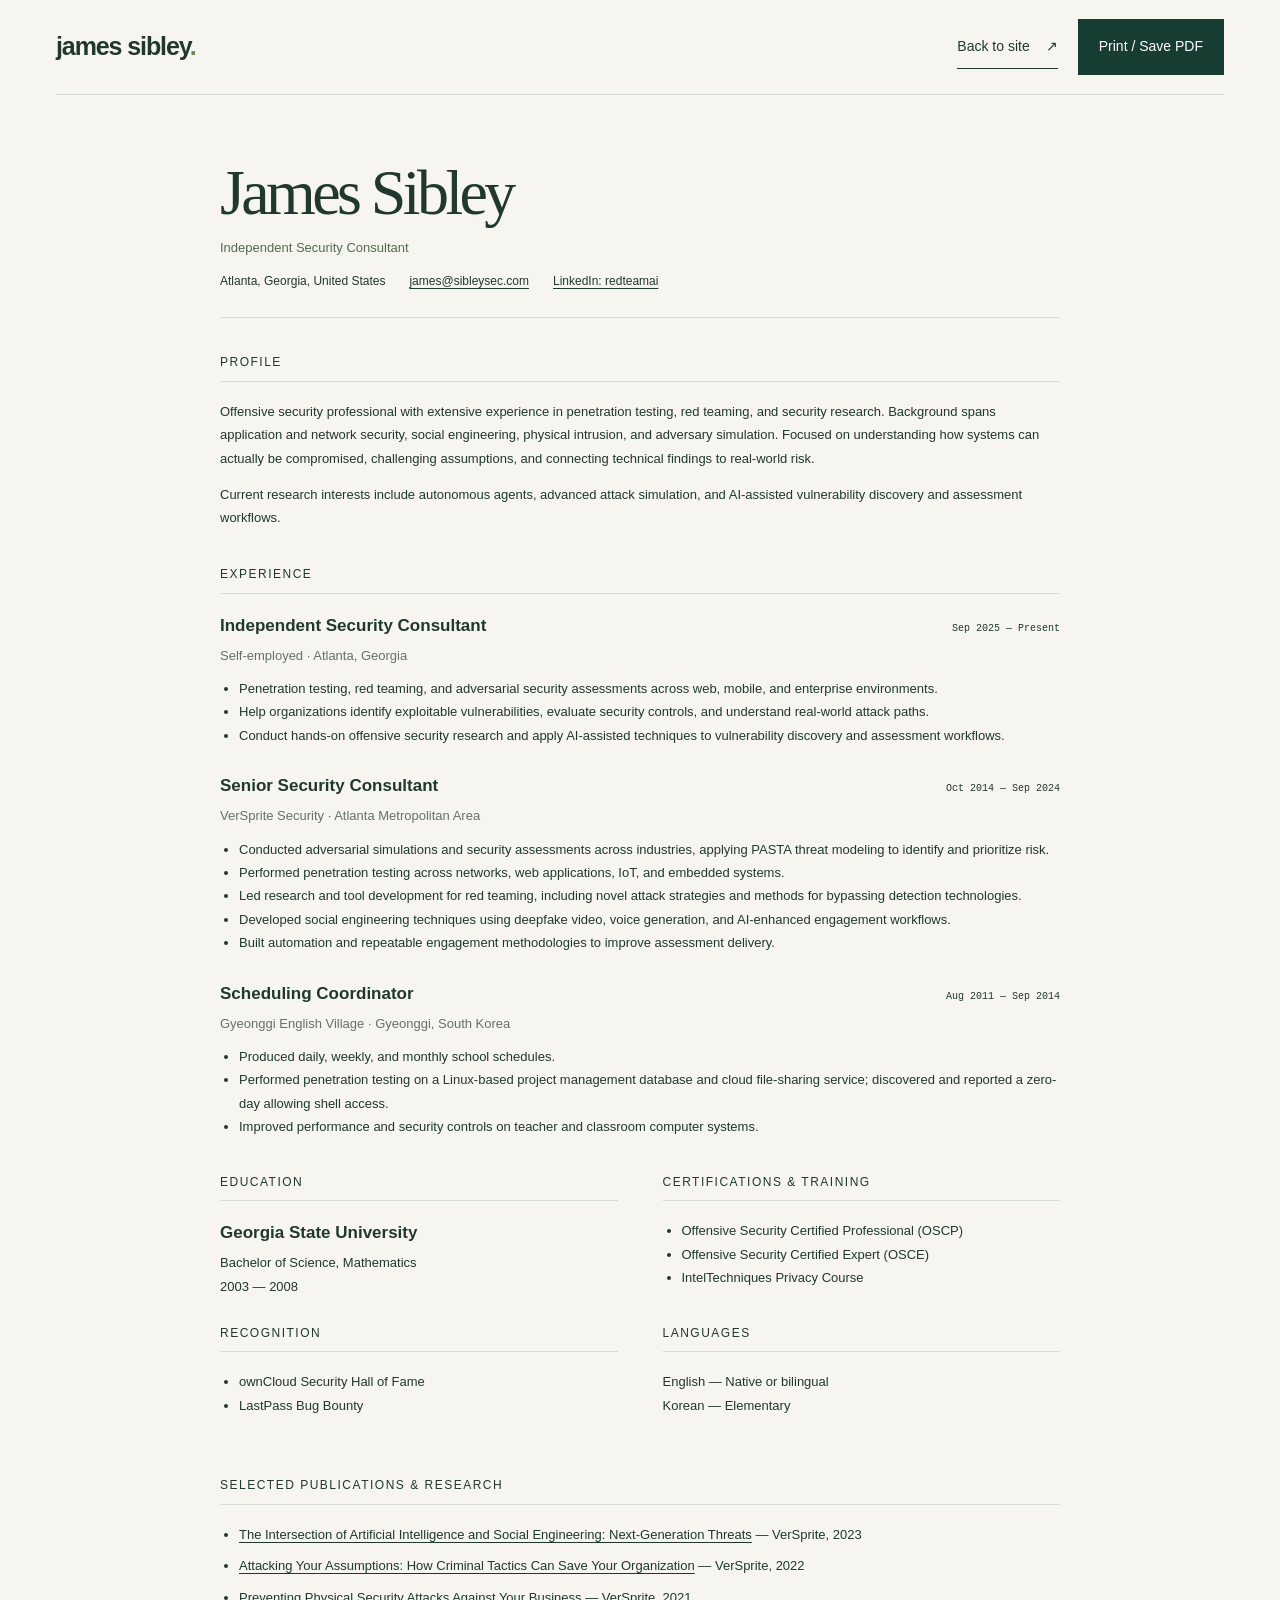
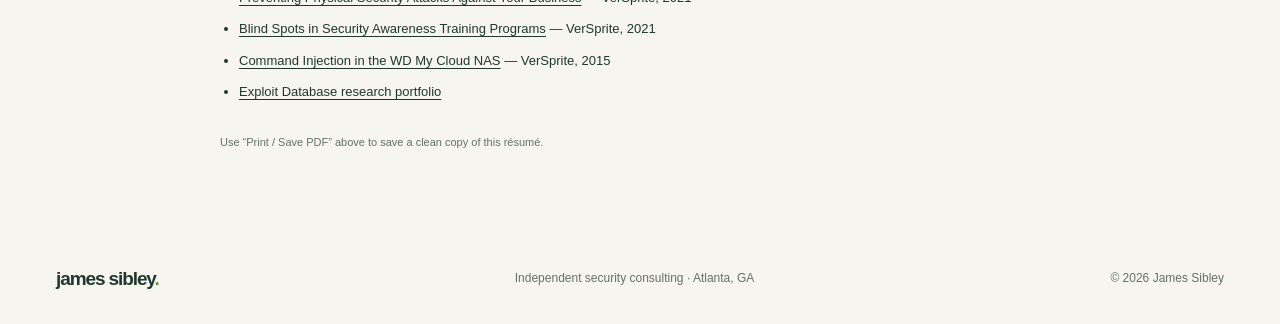
==== commit ece06716: "Improve mobile readability and configure custom domain metadata" ====
--- a/resume.html
+++ b/resume.html
@@ -5,6 +5,8 @@
   <meta name="viewport" content="width=device-width, initial-scale=1">
   <meta name="theme-color" content="#173d32">
   <meta name="description" content="Professional résumé of James Sibley: independent security consultant, former VerSprite senior security consultant, OSCP, OSCE, and security researcher.">
+  <link rel="canonical" href="https://sibleysec.com/resume.html">
+  <meta name="referrer" content="strict-origin-when-cross-origin">
   <title>Résumé — James Sibley</title>
   <link rel="icon" href="assets/favicon.svg" type="image/svg+xml">
   <link rel="stylesheet" href="assets/styles.css">
--- a/assets/styles.css
+++ b/assets/styles.css
@@ -1148,6 +1148,118 @@
     font-size:13px
   }
 }
+/* Screen readability and touch targets, including narrow phones. */
+@media screen {
+  .button, .text-link {
+    font-size:14px;
+    min-height:44px;
+  }
+  .hero-actions {
+    flex-wrap:wrap;
+    gap:14px 24px;
+  }
+  .eyebrow, .hero .eyebrow, .career-entry .eyebrow,
+  .qualifications .eyebrow, .article-meta, .expertise-item .item-tags {
+    font-size:11px;
+    letter-spacing:.65px;
+  }
+  .expertise-item .item-tags {
+    color:#526745;
+  }
+  .hero-location, .credential-strip>div, .article-meta time,
+  .qualifications p, .qualifications p span, .writing-footer>span {
+    font-size:12px;
+  }
+  .credential-strip>div {
+    flex-wrap:wrap;
+    row-gap:10px;
+  }
+  .expertise-item>p:not(.item-tags), .section-heading>p:last-child,
+  .career-entry>p:last-child, .writing-heading>p, .about-intro>p:not(.eyebrow) {
+    font-size:15px;
+  }
+  .contact-links>p {
+    font-size:13px!important;
+  }
+  .site-footer>p, .site-footer>span, .back-top {
+    font-size:12px;
+  }
+  .writing-footer {
+    flex-wrap:wrap;
+  }
+  .article-row:focus-visible {
+    background:#edf0e5;
+    outline-offset:3px;
+  }
+  .contact-section a:focus-visible {
+    outline-color:var(--lime);
+  }
+}
+@media screen and (max-width:800px) {
+  .section-heading {
+    grid-template-columns:1fr;
+  }
+  .section-heading>p:last-child {
+    max-width:520px;
+  }
+  .writing-heading {
+    flex-wrap:wrap;
+  }
+  .article-meta {
+    letter-spacing:0;
+  }
+}
+@media screen and (max-width:600px) {
+  body:not(.resume-page) .site-header {
+    height:auto;
+    padding-block:18px 10px;
+    flex-wrap:wrap;
+    gap:10px;
+  }
+  .site-header nav {
+    width:100%;
+    justify-content:space-between;
+    gap:10px;
+    font-size:13px;
+  }
+  .site-header nav>a, .site-header nav>a:first-child {
+    display:inline-flex;
+    align-items:center;
+    min-height:44px;
+  }
+  .hero-location {
+    font-family:var(--sans);
+    line-height:1.8;
+  }
+  .credential-strip>div {
+    column-gap:14px;
+  }
+  .credential-strip>div span+span {
+    padding-left:14px;
+  }
+  .qualifications {
+    grid-template-columns:1fr;
+  }
+  .article-meta {
+    flex-wrap:wrap;
+    gap:8px;
+  }
+  .contact-email {
+    font-size:clamp(20px,6vw,26px);
+  }
+  .site-footer>p {
+    width:100%;
+  }
+  .site-footer>span {
+    margin-left:0;
+  }
+  .resume-toolbar .text-link {
+    font-size:11px;
+  }
+  .resume-toolbar .button {
+    font-size:10px;
+  }
+}
 @media(prefers-reduced-motion:reduce) {
   html {
     scroll-behavior:auto
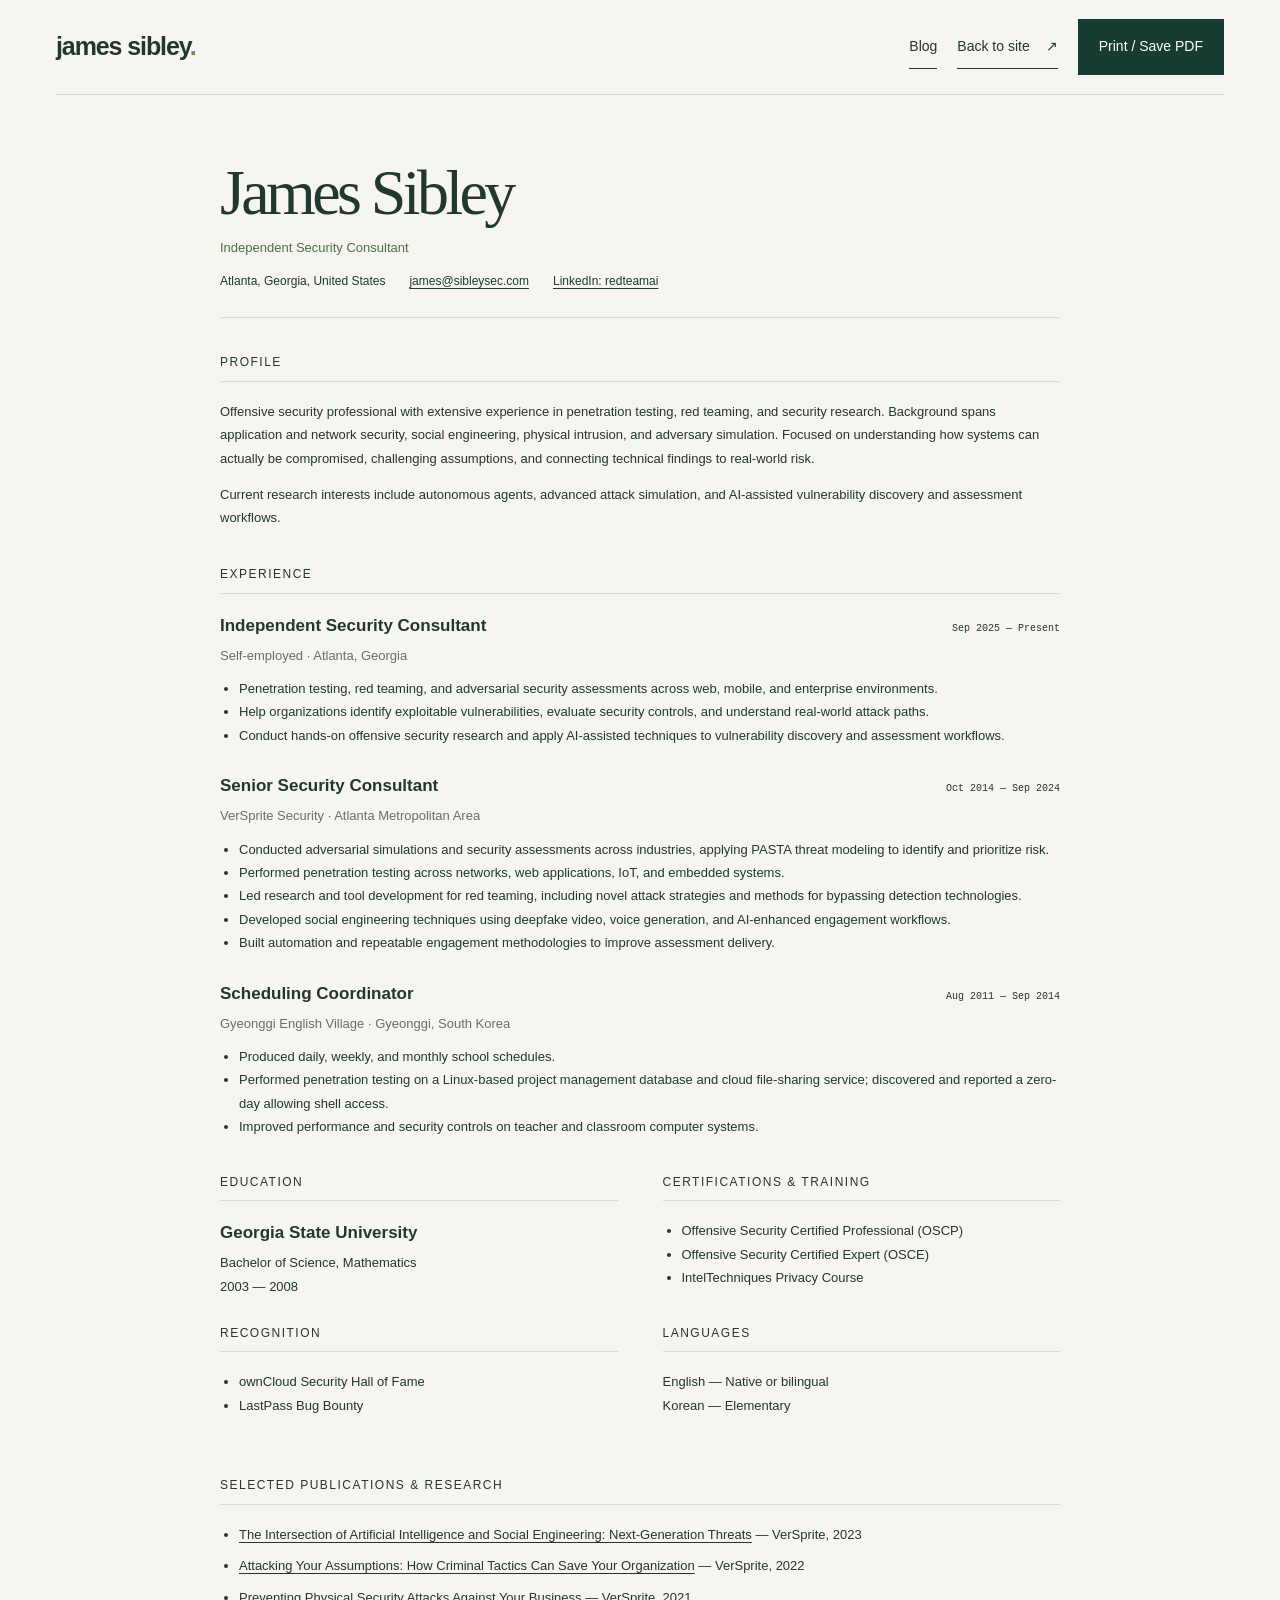
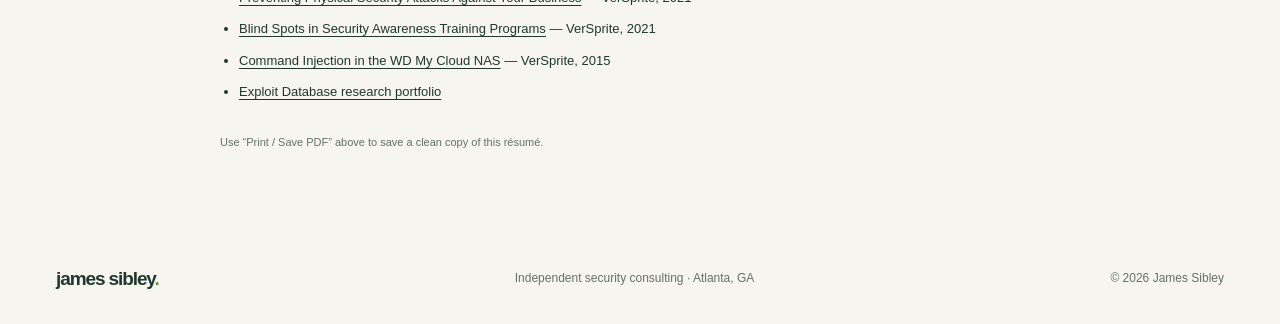
==== commit 66370fd3: "Add Markdown blog with draft-aware builds and Obsidian template" ====
--- a/resume.html
+++ b/resume.html
@@ -14,7 +14,7 @@
 </head>
 <body class="resume-page">
   <a class="skip-link" href="#main">Skip to résumé</a>
-  <header class="site-header wrap"><a class="wordmark" href="index.html">james sibley<span class="wordmark-dot">.</span></a><div class="resume-toolbar"><a class="text-link" href="index.html">Back to site <span aria-hidden="true">↗</span></a><button class="button button-dark" type="button" data-print>Print / Save PDF</button></div></header>
+  <header class="site-header wrap"><a class="wordmark" href="index.html">james sibley<span class="wordmark-dot">.</span></a><div class="resume-toolbar"><a class="text-link" href="blog/">Blog</a><a class="text-link" href="index.html">Back to site <span aria-hidden="true">↗</span></a><button class="button button-dark" type="button" data-print>Print / Save PDF</button></div></header>
   <main id="main" class="resume-document">
     <h1>James Sibley</h1>
     <p class="resume-subtitle">Independent Security Consultant</p>
--- a/assets/styles.css
+++ b/assets/styles.css
@@ -1260,6 +1260,269 @@
     font-size:10px;
   }
 }
+/* Markdown blog and reading layout. */
+.site-header nav a[aria-current="page"] {
+  border-bottom:1px solid var(--ink);
+  color:var(--green);
+}
+.blog-main {
+  min-height:65vh;
+  padding-block:70px 90px;
+}
+.blog-intro {
+  max-width:780px;
+  padding-bottom:45px;
+}
+.blog-intro h1 {
+  margin-bottom:25px;
+}
+.blog-intro>p:not(.eyebrow) {
+  max-width:530px;
+  font-size:19px;
+  color:var(--muted);
+}
+.blog-intro .text-link {
+  margin-top:10px;
+}
+.blog-empty {
+  display:grid;
+  grid-template-columns:140px 1fr;
+  gap:40px;
+  padding:45px 0;
+  border-block:1px solid var(--line);
+}
+.notebook-mark {
+  font-family:var(--mono);
+  font-size:36px;
+  color:#5b7654;
+}
+.blog-empty h2 {
+  font-size:36px;
+  line-height:1.2;
+  margin-bottom:18px;
+}
+.blog-empty p:not(.eyebrow) {
+  max-width:550px;
+  color:var(--muted);
+}
+.post-grid {
+  display:grid;
+  grid-template-columns:repeat(2,minmax(0,1fr));
+  gap:35px;
+}
+.post-card {
+  border-top:1px solid var(--line);
+  padding-block:28px;
+}
+.post-card-meta, .post-byline {
+  display:flex;
+  flex-wrap:wrap;
+  gap:8px 16px;
+  font-size:13px;
+  color:var(--muted);
+}
+.post-card h2 {
+  font-size:34px;
+  line-height:1.2;
+  letter-spacing:-.8px;
+  margin-block:20px 16px;
+  overflow-wrap:anywhere;
+}
+.post-card h2 a:hover {
+  text-decoration:underline;
+  text-underline-offset:5px;
+}
+.post-card>p {
+  color:var(--muted);
+  max-width:520px;
+}
+.post-tags {
+  display:flex;
+  flex-wrap:wrap;
+  gap:8px;
+  margin-top:18px;
+}
+.post-tag {
+  font-family:var(--mono);
+  font-size:11px;
+  color:#526745;
+  border:1px solid #cad4bd;
+  border-radius:3px;
+  padding:3px 8px;
+  overflow-wrap:anywhere;
+  max-width:100%;
+}
+.blog-post {
+  max-width:780px;
+  margin-inline:auto;
+}
+.post-header h1 {
+  font-size:clamp(38px,4.8vw,64px);
+  line-height:1.12;
+  letter-spacing:-1.8px;
+  margin-block:24px;
+  overflow-wrap:anywhere;
+}
+.post-header>.post-tags {
+  margin-top:30px;
+}
+.post-summary {
+  font-size:20px;
+  line-height:1.65;
+  color:var(--muted);
+}
+.post-byline {
+  border-bottom:1px solid var(--line);
+  padding-bottom:28px;
+}
+.post-toc {
+  padding:18px 22px;
+  background:#ebeee5;
+  margin-block:30px;
+}
+.post-toc summary {
+  cursor:pointer;
+  font-size:14px;
+  font-weight:600;
+}
+.post-toc ul {
+  padding-left:20px;
+}
+.post-toc a:hover {
+  text-decoration:underline;
+}
+.post-body {
+  font-size:18px;
+  line-height:1.85;
+  overflow-wrap:anywhere;
+}
+.post-body h2, .post-body h3, .post-body h4 {
+  line-height:1.3;
+  margin-block:40px 16px;
+  letter-spacing:-.5px;
+}
+.post-body h2 {
+  font-size:34px;
+}
+.post-body h3 {
+  font-size:23px;
+}
+.post-body a {
+  text-decoration:underline;
+  text-underline-offset:3px;
+}
+.post-body a:hover {
+  color:#526745;
+}
+.post-body pre {
+  background:var(--green);
+  color:#edf1e7;
+  padding:22px;
+  border-radius:4px;
+  overflow-x:auto;
+  font-size:14px;
+  line-height:1.7;
+}
+.post-body code {
+  font-family:var(--mono);
+  font-size:.85em;
+  background:#e7ebdf;
+  padding:2px 5px;
+  border-radius:3px;
+}
+.post-body pre code {
+  background:transparent;
+  padding:0;
+  font-size:inherit;
+}
+.post-body blockquote {
+  border-left:3px solid #819b62;
+  margin-inline:0;
+  padding-left:24px;
+  color:#53684b;
+}
+.post-body img, .post-body video {
+  max-width:100%;
+  height:auto;
+  display:block;
+  margin-block:28px;
+}
+.post-body table {
+  display:block;
+  max-width:100%;
+  overflow-x:auto;
+  border-collapse:collapse;
+  font-size:15px;
+  margin-block:25px;
+}
+.post-body th, .post-body td {
+  border:1px solid var(--line);
+  padding:10px 15px;
+  text-align:left;
+}
+.post-body th {
+  background:#ebeee5;
+}
+.post-body hr {
+  border:0;
+  border-top:1px solid var(--line);
+  margin-block:35px;
+}
+.post-end {
+  display:flex;
+  flex-wrap:wrap;
+  justify-content:space-between;
+  gap:20px;
+  border-top:1px solid var(--line);
+  margin-top:50px;
+  padding-top:25px;
+}
+@media(max-width:600px) {
+  .site-header nav {
+    flex-wrap:wrap;
+    justify-content:flex-start;
+    column-gap:19px;
+  }
+  .resume-page .site-header {
+    height:auto;
+    padding-block:18px;
+    flex-wrap:wrap;
+    gap:10px;
+  }
+  .blog-main {
+    padding-block:40px 65px;
+  }
+  .blog-intro h1 {
+    font-size:52px;
+  }
+  .blog-intro>p:not(.eyebrow) {
+    font-size:17px;
+  }
+  .blog-empty {
+    grid-template-columns:1fr;
+    gap:22px;
+    padding-block:30px;
+  }
+  .blog-empty h2 {
+    font-size:30px;
+  }
+  .post-grid {
+    grid-template-columns:1fr;
+    gap:15px;
+  }
+  .post-card h2 {
+    font-size:30px;
+  }
+  .post-body {
+    font-size:17px;
+  }
+  .post-body h2 {
+    font-size:29px;
+  }
+  .post-summary {
+    font-size:18px;
+  }
+}
 @media(prefers-reduced-motion:reduce) {
   html {
     scroll-behavior:auto
